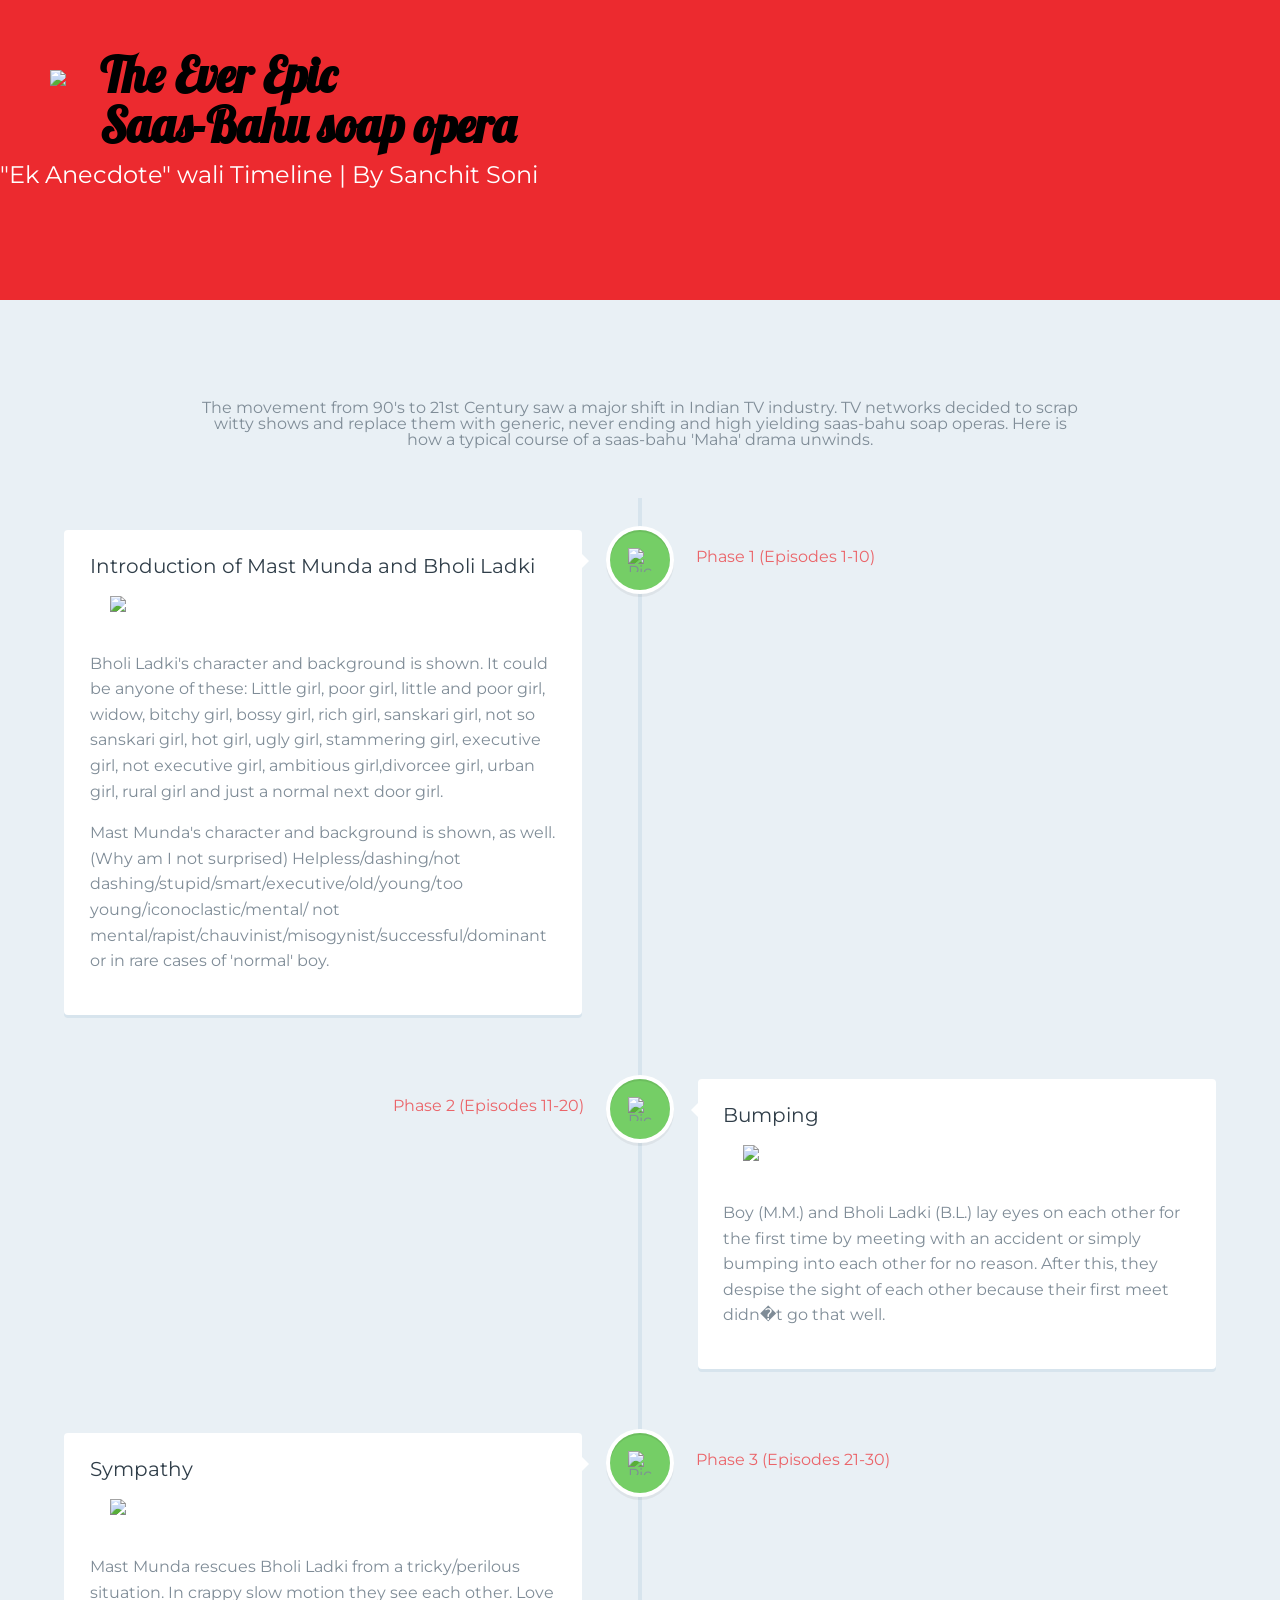
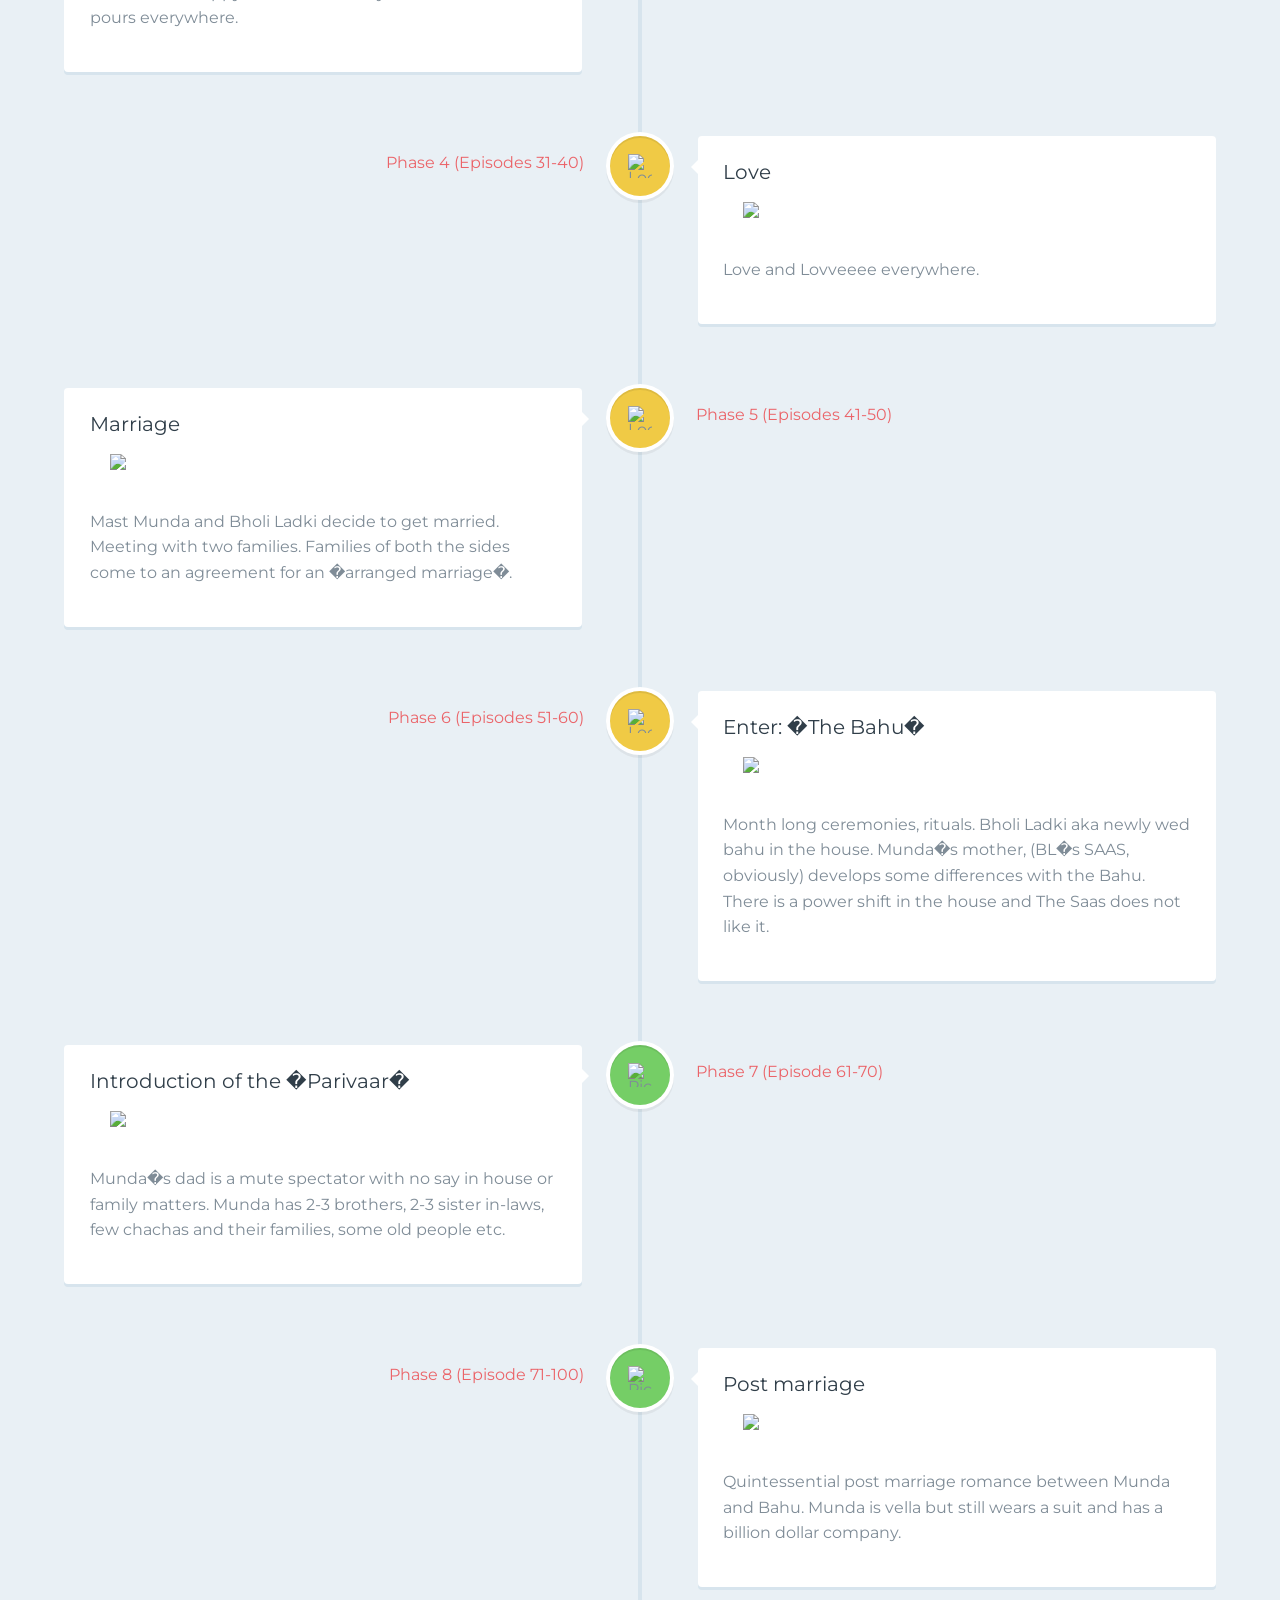
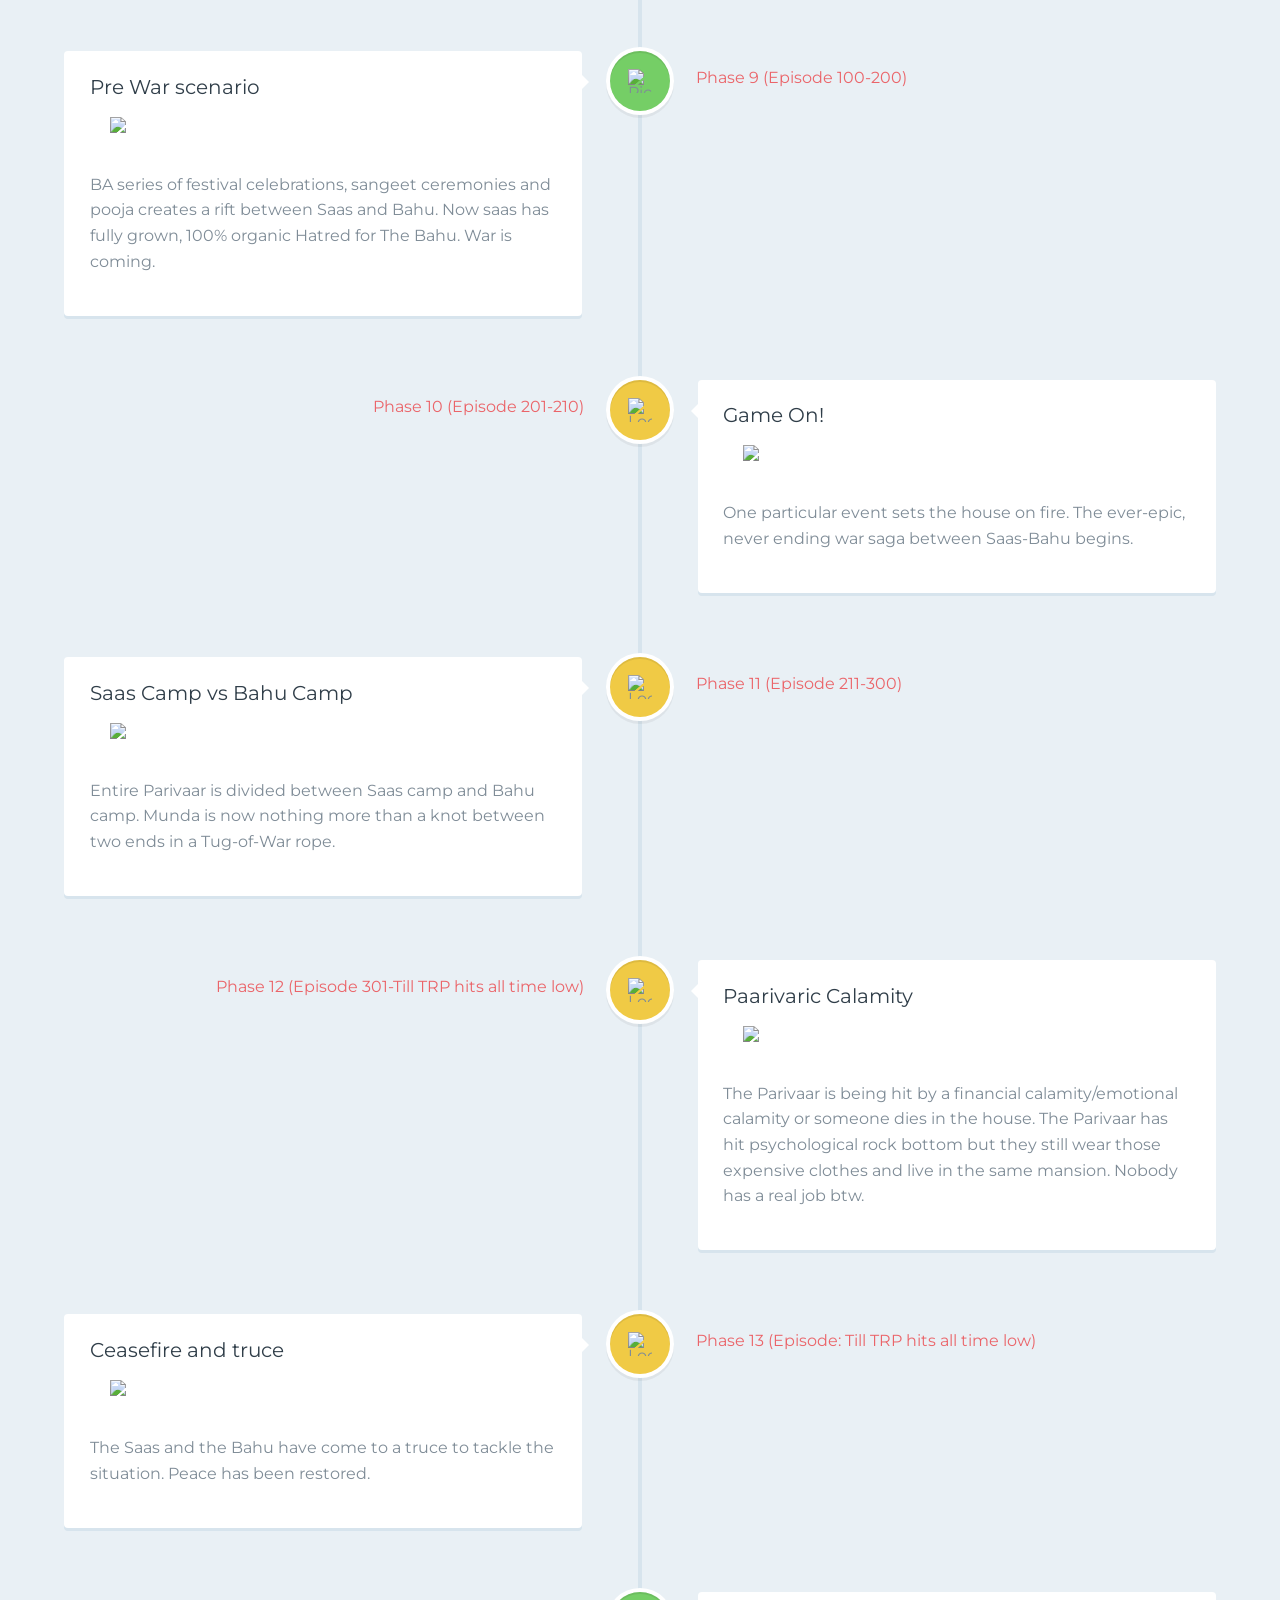
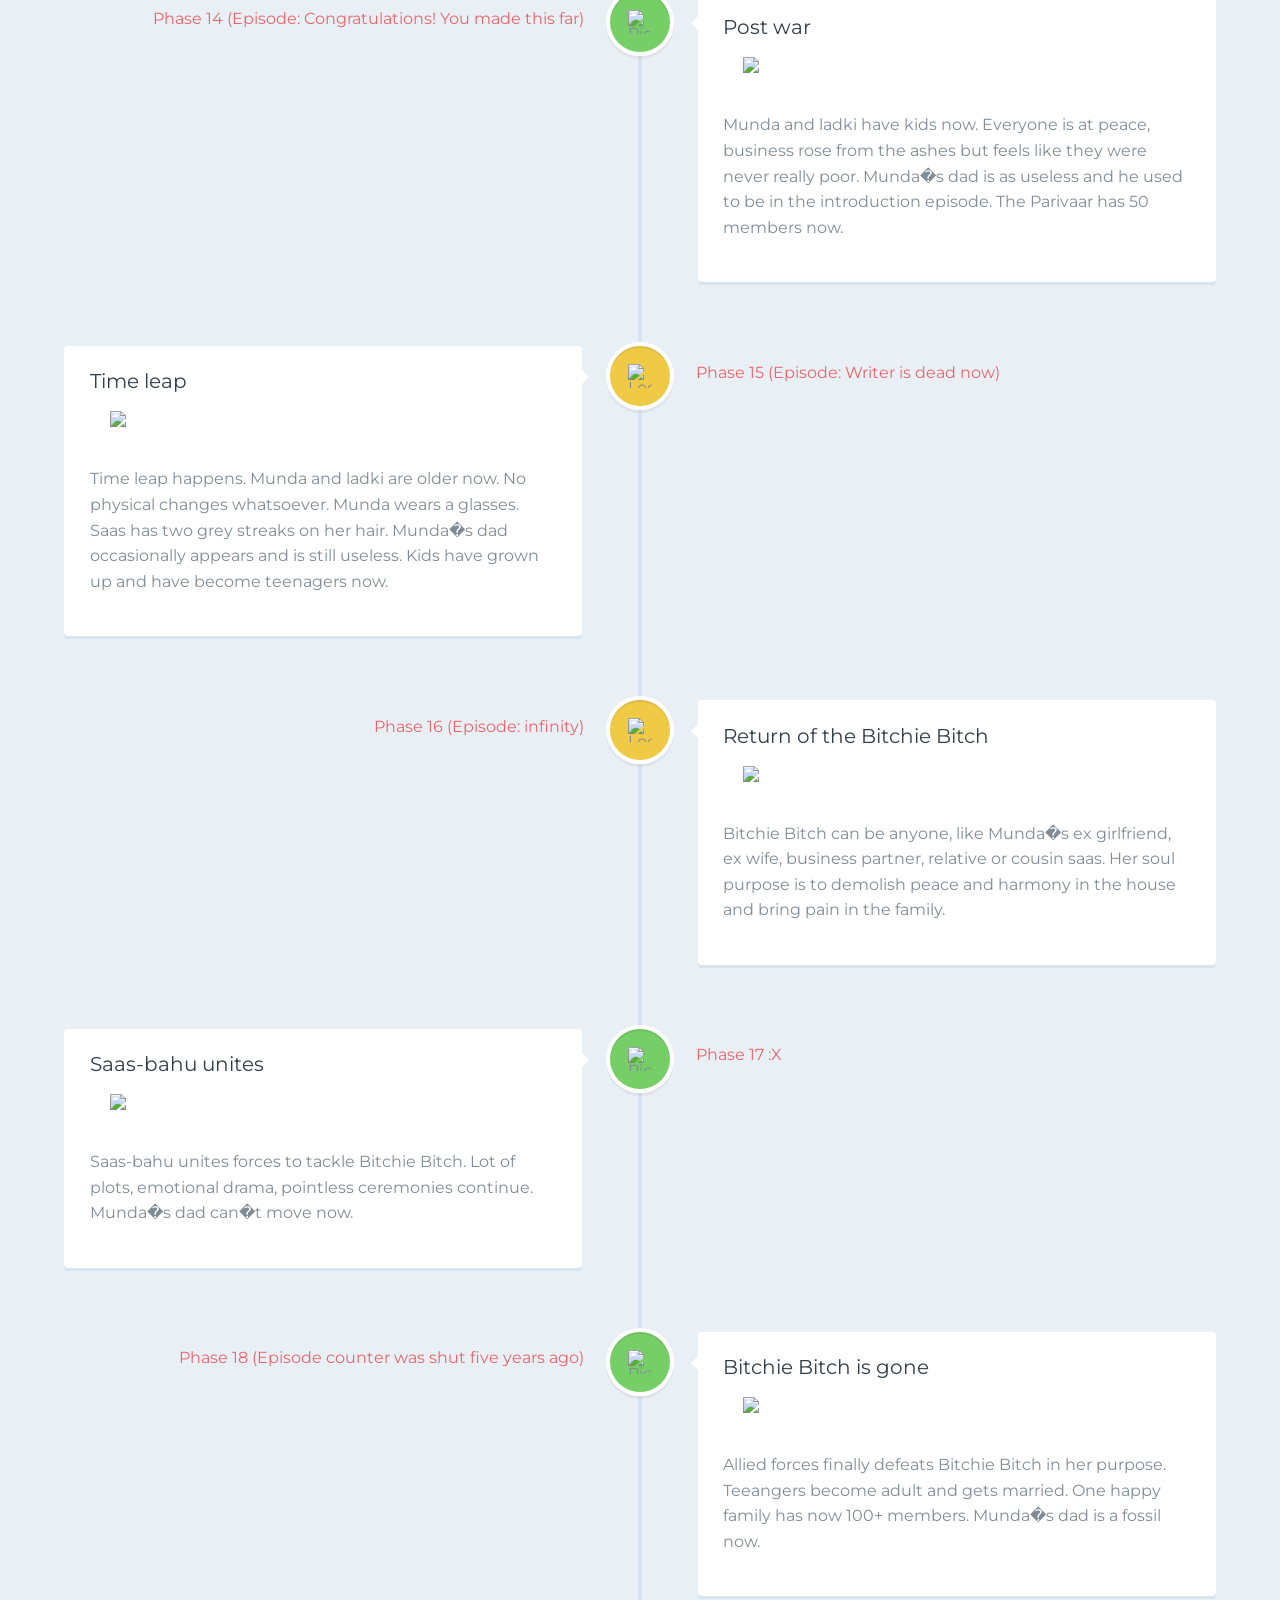
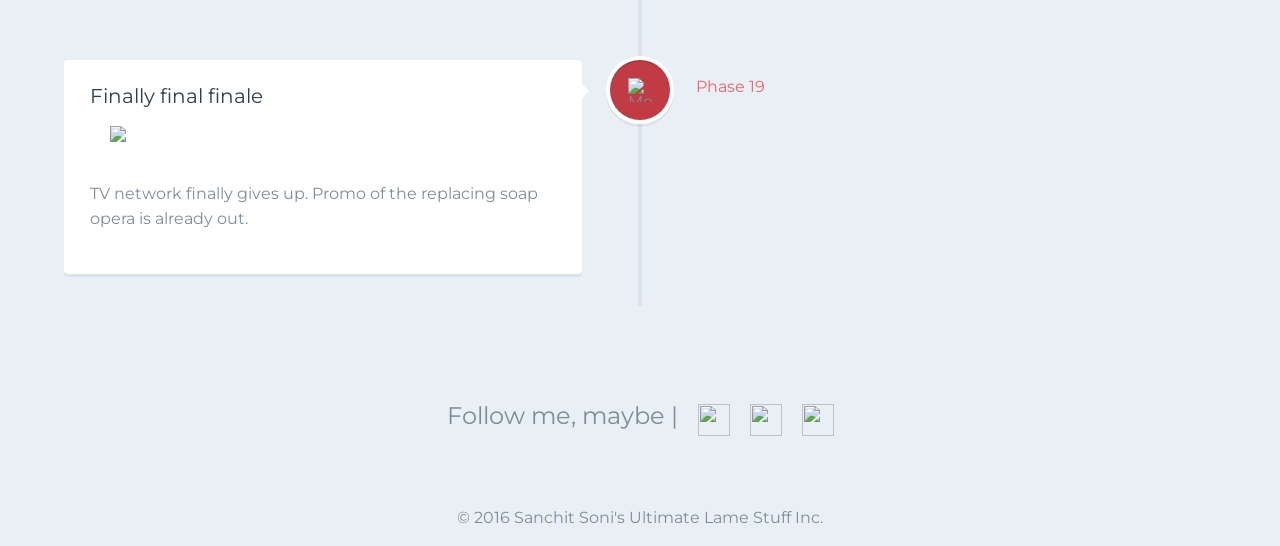
==== index.html @ 7fb6745a "changes to UTF code for apostrophe" ====
<!DOCTYPE html>

<html >
 
<head>
   
<title>Timeline of a typical Saas-Bahu soap opera</title>
    
<script src="http://s.codepen.io/assets/libs/modernizr.js" type="text/javascript"></script>


<link href='http://fonts.googleapis.com/css?family=Droid+Serif|Open+Sans:400,700' rel='stylesheet' type='text/css'>
<link href="https://fonts.googleapis.com/css?family=Lobster" rel="stylesheet" type='text/css'>
<link href="https://fonts.googleapis.com/css?family=Montserrat" rel="stylesheet" type='text/css'>

<link rel="stylesheet" href="https://s3-us-west-2.amazonaws.com/s.cdpn.io/148866/reset.css">
   
<link rel="stylesheet" href="css/reset.css">

    
        <link rel="stylesheet" href="css/style.css">
</head>

  
<body>

    
<body>
	
<header>
<img src="https://chitquizzer.files.wordpress.com/2016/06/icon-white.png" align="left" style="display:inline;margin:20px 20px 20px 50px;">	
<h1>The Ever Epic</h1>
<h1>Saas-Bahu soap opera</h1>
<h2>"Ek Anecdote" wali Timeline | By Sanchit Soni</h2>


</header>

<h2 style="margin:100px 200px 50px 200px" align="center">The movement from 90&#x27;s to 21st Century saw a major shift in Indian TV industry. TV networks decided to scrap witty shows and replace them with generic, 
never ending and high yielding saas-bahu soap operas. Here is how a typical course of a saas-bahu &#x27;Maha&#x27; drama unwinds. </h2>
	
<section id="cd-timeline" class="cd-container">
		
<div class="cd-timeline-block">
			
<div class="cd-timeline-img cd-picture">
			
<img src="https://chitquizzer.files.wordpress.com/2016/06/favorite-heart-button.png" alt="Picture">

</div> <!-- cd-timeline-img -->

			
<div class="cd-timeline-content">
			
			
<h2>Introduction of Mast Munda and Bholi Ladki</h2>
<img src="https://chitquizzer.files.wordpress.com/2016/06/1.jpg" style="padding:20px;"/>
<p>Bholi Ladki&#x27;s character and background is shown. It could be anyone of these:
Little girl, poor girl, little and poor girl, widow, bitchy girl, bossy girl, rich girl, sanskari girl, not so sanskari girl, hot girl, ugly girl, stammering girl, executive girl, not executive girl, ambitious girl,divorcee girl, urban girl, rural girl and just a normal next door girl.
</p>
<p>Mast Munda&#x27;s character and background is shown, as well.(Why am I not surprised)
Helpless/dashing/not dashing/stupid/smart/executive/old/young/too young/iconoclastic/mental/
not mental/rapist/chauvinist/misogynist/successful/dominant or in rare cases of &#x27;normal&#x27; boy.
</p>	
			
<span class="cd-date">Phase 1 (Episodes 1-10)</span>
	
</div> <!-- cd-timeline-content -->
		
</div> <!-- cd-timeline-block -->

		
<div class="cd-timeline-block">
			
<div class="cd-timeline-img cd-picture">
			
<img src="https://chitquizzer.files.wordpress.com/2016/06/favorite-heart-button.png" alt="Picture">
	
</div> <!-- cd-timeline-img -->

		
<div class="cd-timeline-content">
	
<h2>Bumping</h2>
<img src="https://chitquizzer.files.wordpress.com/2016/06/2.jpg" style="padding:20px;"/>
		
<p>Boy (M.M.) and Bholi Ladki (B.L.) lay eyes on each other for the first time by meeting with an accident or simply bumping into each other for no reason. After this, they despise the sight of each other because their first meet didn�t go that well.
</p>
				<span class="cd-date">Phase 2 (Episodes 11-20)</span>
			</div> <!-- cd-timeline-content -->
		</div> <!-- cd-timeline-block -->

		<div class="cd-timeline-block">
			<div class="cd-timeline-img cd-picture">
				<img src="https://chitquizzer.files.wordpress.com/2016/06/favorite-heart-button.png" alt="Picture">
			</div> <!-- cd-timeline-img -->

			<div class="cd-timeline-content">
				<h2>Sympathy</h2>
				<img src="https://chitquizzer.files.wordpress.com/2016/06/3.jpg" style="padding:20px;"/>
				<p> Mast Munda rescues Bholi Ladki from a tricky/perilous situation. In crappy slow motion they see each other. Love pours everywhere.
                </p>
	
<span class="cd-date">Phase 3 (Episodes 21-30)</span>
			
</div> <!-- cd-timeline-content -->
		
</div> <!-- cd-timeline-block -->

		
<div class="cd-timeline-block">
			
<div class="cd-timeline-img cd-location">
				
<img src="https://chitquizzer.files.wordpress.com/2016/06/favorite-heart-button.png" alt="Location">
			
</div> <!-- cd-timeline-img -->

			
<div class="cd-timeline-content">
				
<h2>Love</h2>
<img src="https://chitquizzer.files.wordpress.com/2016/06/4.jpg" style="padding:20px;"/>
				
<p>Love and Lovveeee everywhere.</p>
				
				
<span class="cd-date">Phase 4 (Episodes 31-40) </span>
			
</div> <!-- cd-timeline-content -->
		
</div> <!-- cd-timeline-block -->

		
<div class="cd-timeline-block">
			
<div class="cd-timeline-img cd-location">
	
<img src="https://chitquizzer.files.wordpress.com/2016/06/favorite-heart-button.png" alt="Location">
	
</div> <!-- cd-timeline-img -->

			
<div class="cd-timeline-content">
			
<h2>Marriage</h2>
<img src="https://chitquizzer.files.wordpress.com/2016/06/5.jpg" style="padding:20px;"/>
				
<p>Mast Munda and Bholi Ladki decide to get married. Meeting with two families.
Families of both the sides come to an agreement for an �arranged marriage�. </p>
		
				
<span class="cd-date">Phase 5 (Episodes 41-50)</span>
			
</div> <!-- cd-timeline-content -->
		
</div> <!-- cd-timeline-block -->

		
<div class="cd-timeline-block">
			
<div class="cd-timeline-img cd-location">
			
<img src="https://chitquizzer.files.wordpress.com/2016/06/femenine.png" alt="Location">
		
</div> <!-- cd-timeline-img -->

			
<div class="cd-timeline-content">
			
<h2>Enter: �The Bahu�</h2>
<img src="https://chitquizzer.files.wordpress.com/2016/06/6.jpg" style="padding:20px;"/>
				
<p>Month long ceremonies, rituals. Bholi Ladki aka newly wed bahu in the house. Munda�s mother, (BL�s SAAS, obviously) develops some differences with the Bahu. 
There is a power shift in the house and The Saas does not like it.</p>
		
<span class="cd-date">Phase 6 (Episodes 51-60)</span>
			
</div> <!-- cd-timeline-content -->
		
</div> <!-- cd-timeline-block -->
	
<div class="cd-timeline-block">
			
<div class="cd-timeline-img cd-picture">
			
<img src="https://chitquizzer.files.wordpress.com/2016/06/holidays.png" alt="Picture">

</div> <!-- cd-timeline-img -->

			
<div class="cd-timeline-content">
			
			
<h2>Introduction of the �Parivaar�</h2>
<img src="https://chitquizzer.files.wordpress.com/2016/06/7.jpg" style="padding:20px;"/>
<p>Munda�s dad is a mute spectator with no say in house or family matters. Munda has 2-3 brothers, 2-3 sister in-laws, few chachas and their families, some old people etc.

</p>	
			
<span class="cd-date">Phase 7 (Episode 61-70)</span>
	
</div> <!-- cd-timeline-content -->
		
</div> <!-- cd-timeline-block -->

		
<div class="cd-timeline-block">
			
<div class="cd-timeline-img cd-picture">
				
<img src="https://chitquizzer.files.wordpress.com/2016/06/favorite-heart-button.png" alt="Picture">
	
</div> <!-- cd-timeline-img -->

		
<div class="cd-timeline-content">
	
<h2>Post marriage</h2>
<img src="https://chitquizzer.files.wordpress.com/2016/06/8.jpg" style="padding:20px;"/>
		
<p>Quintessential post marriage romance between Munda and Bahu. Munda is vella but still wears a suit and has a billion dollar company.

</p>
				<span class="cd-date">Phase 8 (Episode 71-100)</span>
			</div> <!-- cd-timeline-content -->
		</div> <!-- cd-timeline-block -->

		<div class="cd-timeline-block">
			<div class="cd-timeline-img cd-picture">
				<img src="https://chitquizzer.files.wordpress.com/2016/06/toasts.png" alt="Picture">
			</div> <!-- cd-timeline-img -->

			<div class="cd-timeline-content">
				<h2>Pre War scenario</h2>
				<img src="https://chitquizzer.files.wordpress.com/2016/06/9.jpg" style="padding:20px;"/>
				<p> BA series of festival celebrations, sangeet ceremonies and pooja creates a rift between Saas and Bahu. Now saas has fully grown, 100% organic Hatred for The Bahu. War is coming.

                </p>
	
<span class="cd-date">Phase 9 (Episode 100-200)</span>
			
</div> <!-- cd-timeline-content -->
		
</div> <!-- cd-timeline-block -->

		
<div class="cd-timeline-block">
			
<div class="cd-timeline-img cd-location">
				
<img src="https://chitquizzer.files.wordpress.com/2016/06/swords.png" alt="Location">
			
</div> <!-- cd-timeline-img -->

			
<div class="cd-timeline-content">
				
<h2>Game On!</h2>
<img src="https://chitquizzer.files.wordpress.com/2016/06/10.jpg" style="padding:20px;"/>
				
<p>One particular event sets the house on fire. The ever-epic, never ending war saga between Saas-Bahu begins.</p>
				
				
<span class="cd-date">Phase 10 (Episode 201-210) </span>
			
</div> <!-- cd-timeline-content -->
		
</div> <!-- cd-timeline-block -->

		
<div class="cd-timeline-block">
			
<div class="cd-timeline-img cd-location">
	
<img src="https://chitquizzer.files.wordpress.com/2016/06/swords.png" alt="Location">
	
</div> <!-- cd-timeline-img -->

			
<div class="cd-timeline-content">
			
<h2>Saas Camp vs Bahu Camp</h2>
<img src="https://chitquizzer.files.wordpress.com/2016/06/11.jpg" style="padding:20px;"/>
				
<p>Entire Parivaar is divided between Saas camp and Bahu camp. Munda is now nothing more than a knot between two ends in a Tug-of-War rope. </p>
		
				
<span class="cd-date">Phase 11 (Episode 211-300)</span>
			
</div> <!-- cd-timeline-content -->
		
</div> <!-- cd-timeline-block -->

		
<div class="cd-timeline-block">
			
<div class="cd-timeline-img cd-location">
			
<img src="https://chitquizzer.files.wordpress.com/2016/06/cry.png" alt="Location">
		
</div> <!-- cd-timeline-img -->

			
<div class="cd-timeline-content">
			
<h2>Paarivaric Calamity</h2>
<img src="https://chitquizzer.files.wordpress.com/2016/06/12.jpg" style="padding:20px;"/>
				
<p>The Parivaar is being hit by a financial calamity/emotional calamity or someone dies in the house. The Parivaar has hit psychological rock bottom but they still wear those expensive clothes and live in the same mansion. Nobody has a real job btw.
</p>
		
<span class="cd-date">Phase 12 (Episode 301-Till TRP hits all time low)</span>
			
</div> <!-- cd-timeline-content -->
		
</div> <!-- cd-timeline-block -->

		
<div class="cd-timeline-block">
			
<div class="cd-timeline-img cd-location">
			
<img src="https://chitquizzer.files.wordpress.com/2016/06/flag.png" alt="Location">

</div> <!-- cd-timeline-img -->

			
<div class="cd-timeline-content">
			
			
<h2>Ceasefire and truce</h2>
<img src="https://chitquizzer.files.wordpress.com/2016/06/13.jpg" style="padding:20px;"/>
<p>The Saas and the Bahu have come to a truce to tackle the situation. Peace has been restored.
</p>	
			
<span class="cd-date">Phase 13 (Episode: Till TRP hits all time low)</span>
	
</div> <!-- cd-timeline-content -->
		
</div> <!-- cd-timeline-block -->

		
<div class="cd-timeline-block">
			
<div class="cd-timeline-img cd-picture">
				
<img src="https://chitquizzer.files.wordpress.com/2016/06/holidays.png" alt="Picture">
	
</div> <!-- cd-timeline-img -->

		
<div class="cd-timeline-content">
	
<h2>Post war </h2>
<img src="https://chitquizzer.files.wordpress.com/2016/06/14.jpg" style="padding:20px;"/>
		
<p>Munda and ladki have kids now. Everyone is at peace, business rose from the ashes but feels like they were never really poor. Munda�s dad is
 as useless and he used to be in the introduction episode. The Parivaar has 50 members now.

</p>
				<span class="cd-date">Phase 14 (Episode: Congratulations! You made this far)
</span>
			</div> <!-- cd-timeline-content -->
		</div> <!-- cd-timeline-block -->

		<div class="cd-timeline-block">
			<div class="cd-timeline-img cd-location">
				<img src="https://chitquizzer.files.wordpress.com/2016/06/time.png" alt="Location">
			</div> <!-- cd-timeline-img -->

			<div class="cd-timeline-content">
				<h2>Time leap</h2>
				<img src="https://chitquizzer.files.wordpress.com/2016/06/15.jpg" style="padding:20px;"/>
				<p> Time leap happens. Munda and ladki are older now. No physical changes whatsoever. Munda wears a glasses. Saas has 
				two grey streaks on her hair. Munda�s dad occasionally appears and is still useless. Kids have grown up and have become teenagers now.

                </p>
	
<span class="cd-date">Phase 15 (Episode: Writer is dead now)</span>
			
</div> <!-- cd-timeline-content -->
		
</div> <!-- cd-timeline-block -->

		
<div class="cd-timeline-block">
			
<div class="cd-timeline-img cd-location">
				
<img src="https://chitquizzer.files.wordpress.com/2016/06/swords.png" alt="Location">
			
</div> <!-- cd-timeline-img -->

			
<div class="cd-timeline-content">
				
<h2>Return of the Bitchie Bitch</h2>
<img src="https://chitquizzer.files.wordpress.com/2016/06/16.jpg" style="padding:20px;"/>
				
<p>Bitchie Bitch can be anyone, like Munda�s ex girlfriend, ex wife, business partner, relative or cousin saas. Her soul purpose is to demolish peace and harmony in the house and bring pain in the family.
</p>
				
				
<span class="cd-date">Phase 16 (Episode: infinity)</span>
			
</div> <!-- cd-timeline-content -->
		
</div> <!-- cd-timeline-block -->

		
<div class="cd-timeline-block">
			
<div class="cd-timeline-img cd-picture">
	
<img src="https://chitquizzer.files.wordpress.com/2016/06/favorite-heart-button.png" alt="Picture">
	
</div> <!-- cd-timeline-img -->

			
<div class="cd-timeline-content">
			
<h2>Saas-bahu unites</h2>
<img src="https://chitquizzer.files.wordpress.com/2016/06/17.jpg" style="padding:20px;"/>
				
<p>Saas-bahu unites forces to tackle Bitchie Bitch. Lot of plots, emotional drama, pointless ceremonies continue. Munda�s dad can�t move now. </p>
		
				
<span class="cd-date">Phase 17 :X</span>
			
</div> <!-- cd-timeline-content -->
		
</div> <!-- cd-timeline-block -->

		
<div class="cd-timeline-block">
			
<div class="cd-timeline-img cd-picture">
			
<img src="https://chitquizzer.files.wordpress.com/2016/06/holidays.png" alt="Picture">
		
</div> <!-- cd-timeline-img -->

			
<div class="cd-timeline-content">
			
<h2>Bitchie Bitch is gone</h2>
<img src="https://chitquizzer.files.wordpress.com/2016/06/18.jpg" style="padding:20px;"/>
				
<p>Allied forces finally defeats Bitchie Bitch in her purpose. Teeangers become adult and gets married. One happy family has now 100+ members. Munda�s dad is a fossil now.  
</p>
		
<span class="cd-date">Phase 18 (Episode counter was shut five years ago)</span>
			
</div> <!-- cd-timeline-content -->
		
</div> <!-- cd-timeline-block -->
	
<div class="cd-timeline-block">
			
<div class="cd-timeline-img cd-movie">
			
<img src="https://chitquizzer.files.wordpress.com/2016/06/human-skull.png" alt="Movie">

</div> <!-- cd-timeline-img -->

			
<div class="cd-timeline-content">
			
			
<h2>Finally final finale</h2>
<img src="https://chitquizzer.files.wordpress.com/2016/06/19.jpg" style="padding:20px;"/>
<p>TV network finally gives up. Promo of the replacing soap opera is already out.

</p>	
			
<span class="cd-date">Phase 19</span>
	
</div> <!-- cd-timeline-content -->
		
</div> <!-- cd-timeline-block -->
	
</section> <!-- cd-timeline -->

<footer class="container">
    <div class="row">
      <ul class="col-sm-8">
	    <li class="col-sm-1">
		<h2 align="center">Follow me, maybe |</h2> </li>
        <li class="col-sm-1">
        <a href="https://www.facebook.com/sanchit.soni"><img src="https://chitquizzer.files.wordpress.com/2016/06/facebook-logo.png"></li></a>
        <li class="col-sm-1">
        <a href="https://www.quora.com/profile/Sanchit-Soni"><img src="https://chitquizzer.files.wordpress.com/2016/06/quora-logo.png"></li></a>
        <li class="col-sm-1">
        <a href="https://twitter.com/_DexterSpeaks"><img src="https://chitquizzer.files.wordpress.com/2016/06/twitter-logo-silhouette.png"></li></a>
      </ul>
    </div>
  </footer>
  <h2 style="padding:20px;" align="center">&copy; 2016 Sanchit Soni's Ultimate Lame Stuff Inc.</h2>
</body>
    
<script src='http://cdnjs.cloudflare.com/ajax/libs/jquery/2.1.3/jquery.min.js'></script>

       
<script src="js/index.js"></script>

    
    

</body>

</html>
---- css/style.css ----
/* -------------------------------- 

Primary style

-------------------------------- */
html * {
  -webkit-font-smoothing: antialiased;
  -moz-osx-font-smoothing: grayscale;
}

*, *:after, *:before {
  -webkit-box-sizing: border-box;
  -moz-box-sizing: border-box;
  box-sizing: border-box;
}

body {
  font-size: 100%;
  font-family: 'Montserrat', sans-serif;
  color: #7f8c97;
  background-color: #e9f0f5;
}

a {
  color: #acb7c0;
  text-decoration: none;
  font-family: "Open Sans", sans-serif;
}

img {
  max-width: 100%;
}

h1 {
  font-family: 'Lobster', cursive;
  font-weight: bold;
}

h2 {
  font-family: 'Montserrat', sans-serif;
}

/* -------------------------------- 

Modules - reusable parts of our design

-------------------------------- */
.cd-container {
  /* this class is used to give a max-width to the element it is applied to, and center it horizontally when it reaches that max-width */
  width: 90%;
  max-width: 1170px;
  margin: 0 auto;
}
.cd-container::after {
  /* clearfix */
  content: '';
  display: table;
  clear: both;
}

/* -------------------------------- 

Main components 

-------------------------------- */
header {
  height: 200px;
  line-height: 200px;
  text-align: left;
  background: #ec2a2f;
}
header h1 {
  color: #000000;
  font-size: 24px;
  font-size: 3rem;
}
header h2 {
  color: #ffffff;
  font-size: 18px;
  font-size: 1.5rem;
}
@media only screen and (min-width: 1170px) {
  header {
    padding-top: 50px;
    height: 300px;
    line-height: 50px;
  }
  header h1 {
    font-size: 24px;
	padding-left: 100px;
    font-size: 3rem;
  }
}

#cd-timeline {
  position: relative;
  padding: 2em 0;
  margin-top: 2em;
  margin-bottom: 2em;
}
#cd-timeline::before {
  /* this is the vertical line */
  content: '';
  position: absolute;
  top: 0;
  left: 18px;
  height: 100%;
  width: 4px;
  background: #d7e4ed;
}
@media only screen and (min-width: 1170px) {
  #cd-timeline {
    margin-top: 3em;
    margin-bottom: 3em;
  }
  #cd-timeline::before {
    left: 50%;
    margin-left: -2px;
  }
}

.cd-date {
color: #ec2a2f;
}

.cd-timeline-block {
  position: relative;
  margin: 2em 0;
}
.cd-timeline-block::after {
  clear: both;
  content: "";
  display: table;
}
.cd-timeline-block:first-child {
  margin-top: 0;
}
.cd-timeline-block:last-child {
  margin-bottom: 0;
}
@media only screen and (min-width: 1170px) {
  .cd-timeline-block {
    margin: 4em 0;
  }
  .cd-timeline-block:first-child {
    margin-top: 0;
  }
  .cd-timeline-block:last-child {
    margin-bottom: 0;
  }
}

.cd-timeline-img {
  position: absolute;
  top: 0;
  left: 0;
  width: 40px;
  height: 40px;
  border-radius: 50%;
  box-shadow: 0 0 0 4px #ffffff, inset 0 2px 0 rgba(0, 0, 0, 0.08), 0 3px 0 4px rgba(0, 0, 0, 0.05);
}
.cd-timeline-img img {
  display: block;
  width: 24px;
  height: 24px;
  position: relative;
  left: 50%;
  top: 50%;
  margin-left: -12px;
  margin-top: -12px;
}
.cd-timeline-img.cd-picture {
  background: #75ce66;
}
.cd-timeline-img.cd-movie {
  background: #c03b44;
}
.cd-timeline-img.cd-location {
  background: #f0ca45;
}
@media only screen and (min-width: 1170px) {
  .cd-timeline-img {
    width: 60px;
    height: 60px;
    left: 50%;
    margin-left: -30px;
    /* Force Hardware Acceleration in WebKit */
    -webkit-transform: translateZ(0);
    -webkit-backface-visibility: hidden;
  }
  .cssanimations .cd-timeline-img.is-hidden {
    visibility: hidden;
  }
  .cssanimations .cd-timeline-img.bounce-in {
    visibility: visible;
    -webkit-animation: cd-bounce-1 0.6s;
    -moz-animation: cd-bounce-1 0.6s;
    animation: cd-bounce-1 0.6s;
  }
}

@-webkit-keyframes cd-bounce-1 {
  0% {
    opacity: 0;
    -webkit-transform: scale(0.5);
  }
  60% {
    opacity: 1;
    -webkit-transform: scale(1.2);
  }
  100% {
    -webkit-transform: scale(1);
  }
}
@-moz-keyframes cd-bounce-1 {
  0% {
    opacity: 0;
    -moz-transform: scale(0.5);
  }
  60% {
    opacity: 1;
    -moz-transform: scale(1.2);
  }
  100% {
    -moz-transform: scale(1);
  }
}
@keyframes cd-bounce-1 {
  0% {
    opacity: 0;
    -webkit-transform: scale(0.5);
    -moz-transform: scale(0.5);
    -ms-transform: scale(0.5);
    -o-transform: scale(0.5);
    transform: scale(0.5);
  }
  60% {
    opacity: 1;
    -webkit-transform: scale(1.2);
    -moz-transform: scale(1.2);
    -ms-transform: scale(1.2);
    -o-transform: scale(1.2);
    transform: scale(1.2);
  }
  100% {
    -webkit-transform: scale(1);
    -moz-transform: scale(1);
    -ms-transform: scale(1);
    -o-transform: scale(1);
    transform: scale(1);
  }
}
.cd-timeline-content {
  position: relative;
  margin-left: 60px;
  background: #ffffff;
  border-radius: 0.25em;
  padding: 1em;
  box-shadow: 0 3px 0 #d7e4ed;
}
.cd-timeline-content::after {
  clear: both;
  content: "";
  display: table;
}
.cd-timeline-content h2 {
  color: #303e49;
}
.cd-timeline-content p, .cd-timeline-content .cd-read-more, .cd-timeline-content .cd-date {
  font-size: 13px;
  font-size: 0.8125rem;
}
.cd-timeline-content .cd-read-more, .cd-timeline-content .cd-date {
  display: inline-block;
}
.cd-timeline-content p {
  margin: 1em 0;
  line-height: 1.6;
}
.cd-timeline-content .cd-read-more {
  float: right;
  padding: .8em 1em;
  background: #acb7c0;
  color: #ffffff;
  border-radius: 0.25em;
}
.no-touch .cd-timeline-content .cd-read-more:hover {
  background-color: #bac4cb;
}
.cd-timeline-content .cd-date {
  float: left;
  padding: .8em 0;
  opacity: .7;
}
.cd-timeline-content::before {
  content: '';
  position: absolute;
  top: 16px;
  right: 100%;
  height: 0;
  width: 0;
  border: 7px solid transparent;
  border-right: 7px solid #ffffff;
}
@media only screen and (min-width: 768px) {
  .cd-timeline-content h2 {
    font-size: 20px;
    font-size: 1.25rem;
  }
  .cd-timeline-content p {
    font-size: 16px;
    font-size: 1rem;
  }
  .cd-timeline-content .cd-read-more, .cd-timeline-content .cd-date {
    font-size: 14px;
    font-size: 0.875rem;
  }
}
@media only screen and (min-width: 1170px) {
  .cd-timeline-content {
    margin-left: 0;
    padding: 1.6em;
    width: 45%;
  }
  .cd-timeline-content::before {
    top: 24px;
    left: 100%;
    border-color: transparent;
    border-left-color: #ffffff;
  }
  .cd-timeline-content .cd-read-more {
    float: left;
  }
  .cd-timeline-content .cd-date {
    position: absolute;
    width: 100%;
    left: 122%;
    top: 6px;
    font-size: 16px;
    font-size: 1rem;
  }
  .cd-timeline-block:nth-child(even) .cd-timeline-content {
    float: right;
  }
  .cd-timeline-block:nth-child(even) .cd-timeline-content::before {
    top: 24px;
    left: auto;
    right: 100%;
    border-color: transparent;
    border-right-color: #ffffff;
  }
  .cd-timeline-block:nth-child(even) .cd-timeline-content .cd-read-more {
    float: right;
  }
  .cd-timeline-block:nth-child(even) .cd-timeline-content .cd-date {
    left: auto;
    right: 122%;
    text-align: right;
  }
  
  /*This is for footer*/
  
  
footer {
  font-size: 24px;
  padding: 50px 0;
  padding-left: 20px;
}

footer .col-sm-8 {
  display: flex;
  justify-content: center;
}
footer .col-sm-1 {
  padding-right: 20px;
}

footer ul {
  list-style: none;
}

footer li img {
  width: 32px;
  height: 32px;
}
  .cssanimations .cd-timeline-content.is-hidden {
    visibility: hidden;
  }
  .cssanimations .cd-timeline-content.bounce-in {
    visibility: visible;
    -webkit-animation: cd-bounce-2 0.6s;
    -moz-animation: cd-bounce-2 0.6s;
    animation: cd-bounce-2 0.6s;
  }
}

@media only screen and (min-width: 1170px) {
  /* inverse bounce effect on even content blocks */
  .cssanimations .cd-timeline-block:nth-child(even) .cd-timeline-content.bounce-in {
    -webkit-animation: cd-bounce-2-inverse 0.6s;
    -moz-animation: cd-bounce-2-inverse 0.6s;
    animation: cd-bounce-2-inverse 0.6s;
  }
}
@-webkit-keyframes cd-bounce-2 {
  0% {
    opacity: 0;
    -webkit-transform: translateX(-100px);
  }
  60% {
    opacity: 1;
    -webkit-transform: translateX(20px);
  }
  100% {
    -webkit-transform: translateX(0);
  }
}
@-moz-keyframes cd-bounce-2 {
  0% {
    opacity: 0;
    -moz-transform: translateX(-100px);
  }
  60% {
    opacity: 1;
    -moz-transform: translateX(20px);
  }
  100% {
    -moz-transform: translateX(0);
  }
}
@keyframes cd-bounce-2 {
  0% {
    opacity: 0;
    -webkit-transform: translateX(-100px);
    -moz-transform: translateX(-100px);
    -ms-transform: translateX(-100px);
    -o-transform: translateX(-100px);
    transform: translateX(-100px);
  }
  60% {
    opacity: 1;
    -webkit-transform: translateX(20px);
    -moz-transform: translateX(20px);
    -ms-transform: translateX(20px);
    -o-transform: translateX(20px);
    transform: translateX(20px);
  }
  100% {
    -webkit-transform: translateX(0);
    -moz-transform: translateX(0);
    -ms-transform: translateX(0);
    -o-transform: translateX(0);
    transform: translateX(0);
  }
}
@-webkit-keyframes cd-bounce-2-inverse {
  0% {
    opacity: 0;
    -webkit-transform: translateX(100px);
  }
  60% {
    opacity: 1;
    -webkit-transform: translateX(-20px);
  }
  100% {
    -webkit-transform: translateX(0);
  }
}
@-moz-keyframes cd-bounce-2-inverse {
  0% {
    opacity: 0;
    -moz-transform: translateX(100px);
  }
  60% {
    opacity: 1;
    -moz-transform: translateX(-20px);
  }
  100% {
    -moz-transform: translateX(0);
  }
}
@keyframes cd-bounce-2-inverse {
  0% {
    opacity: 0;
    -webkit-transform: translateX(100px);
    -moz-transform: translateX(100px);
    -ms-transform: translateX(100px);
    -o-transform: translateX(100px);
    transform: translateX(100px);
  }
  60% {
    opacity: 1;
    -webkit-transform: translateX(-20px);
    -moz-transform: translateX(-20px);
    -ms-transform: translateX(-20px);
    -o-transform: translateX(-20px);
    transform: translateX(-20px);
  }
  100% {
    -webkit-transform: translateX(0);
    -moz-transform: translateX(0);
    -ms-transform: translateX(0);
    -o-transform: translateX(0);
    transform: translateX(0);
  }
}
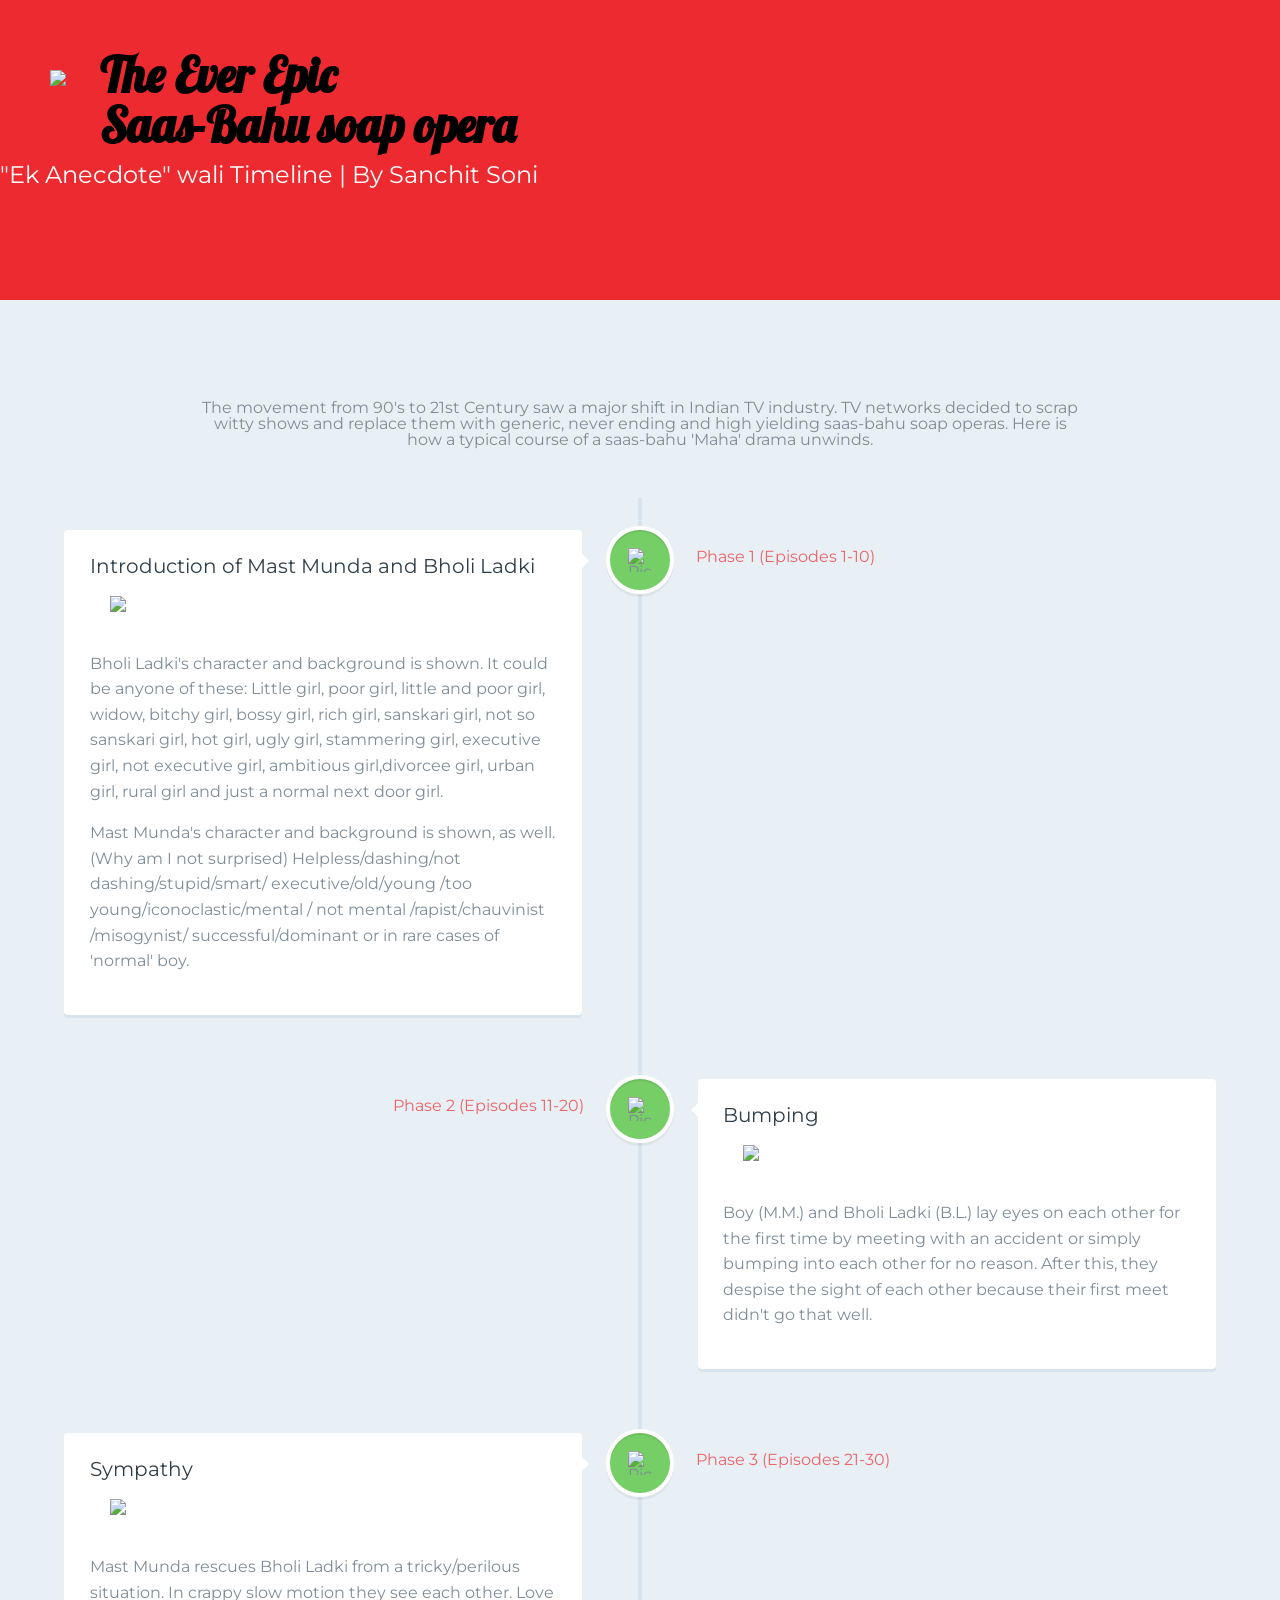
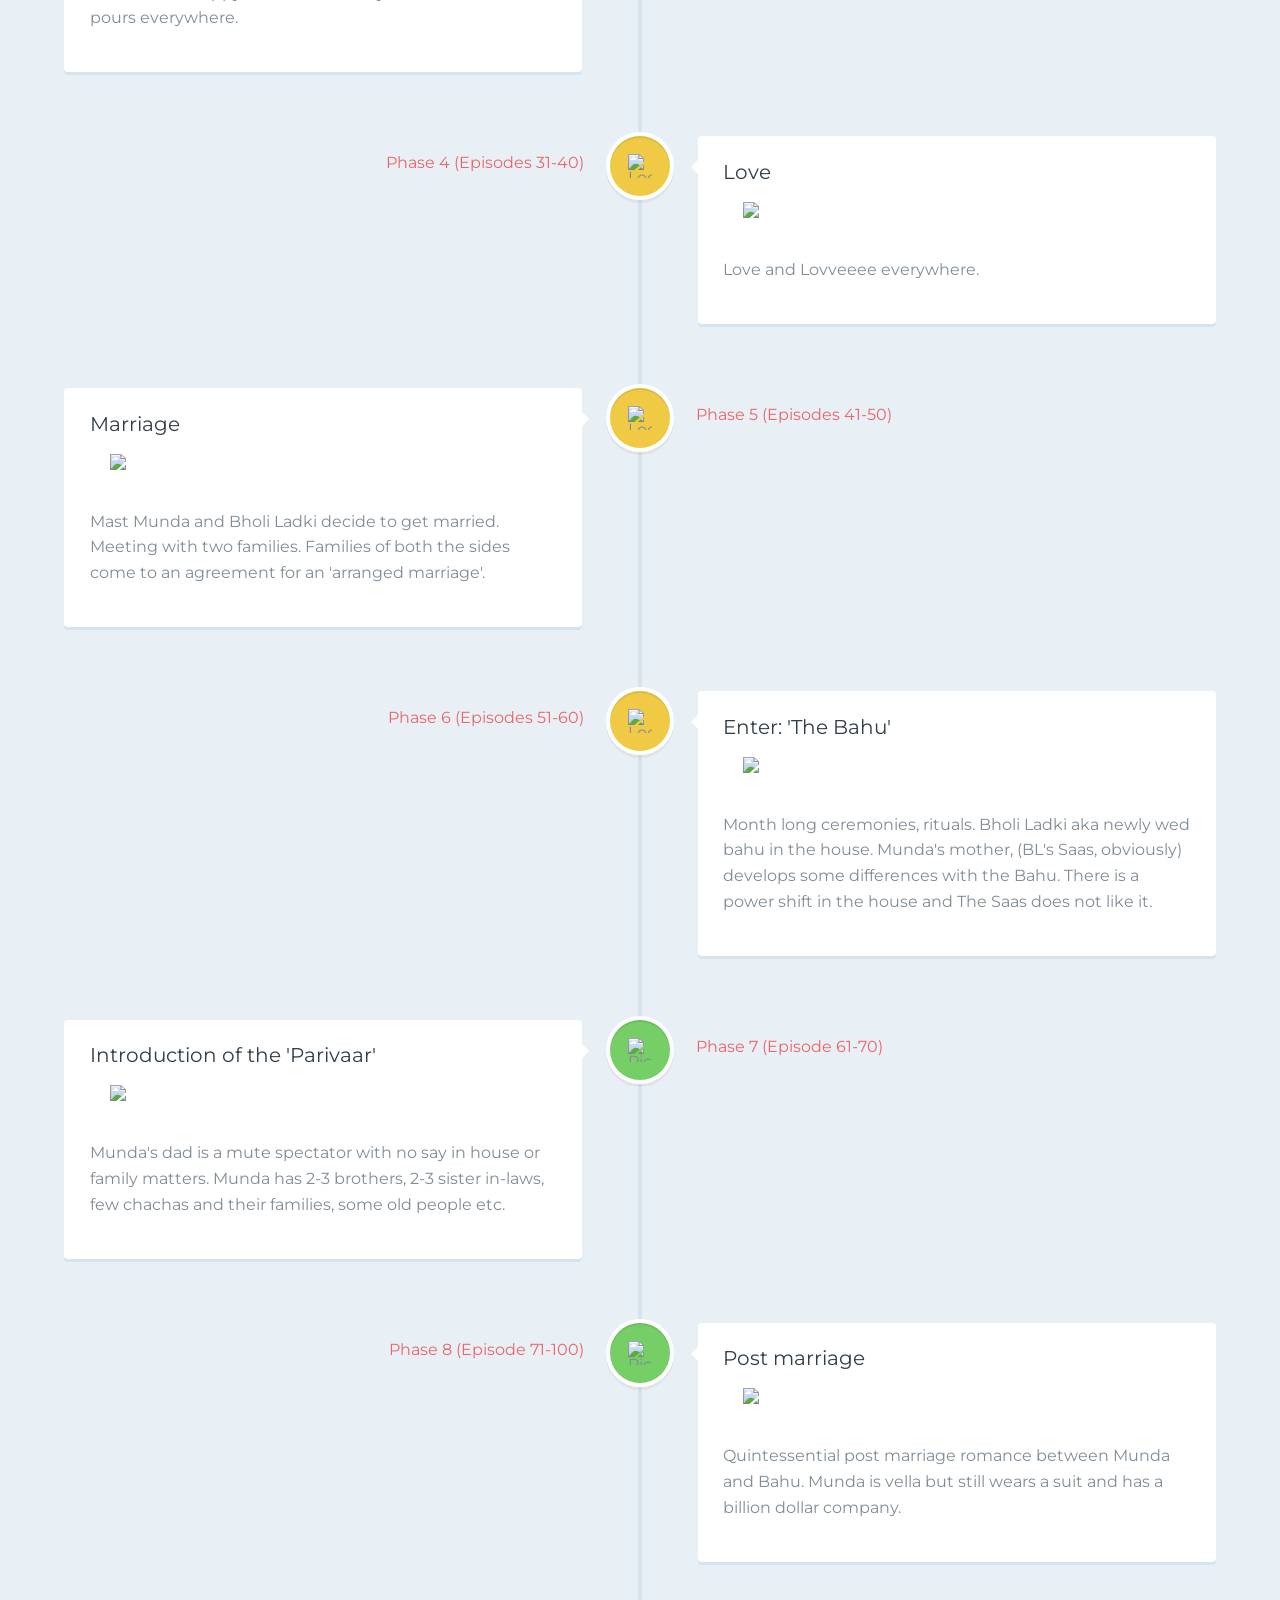
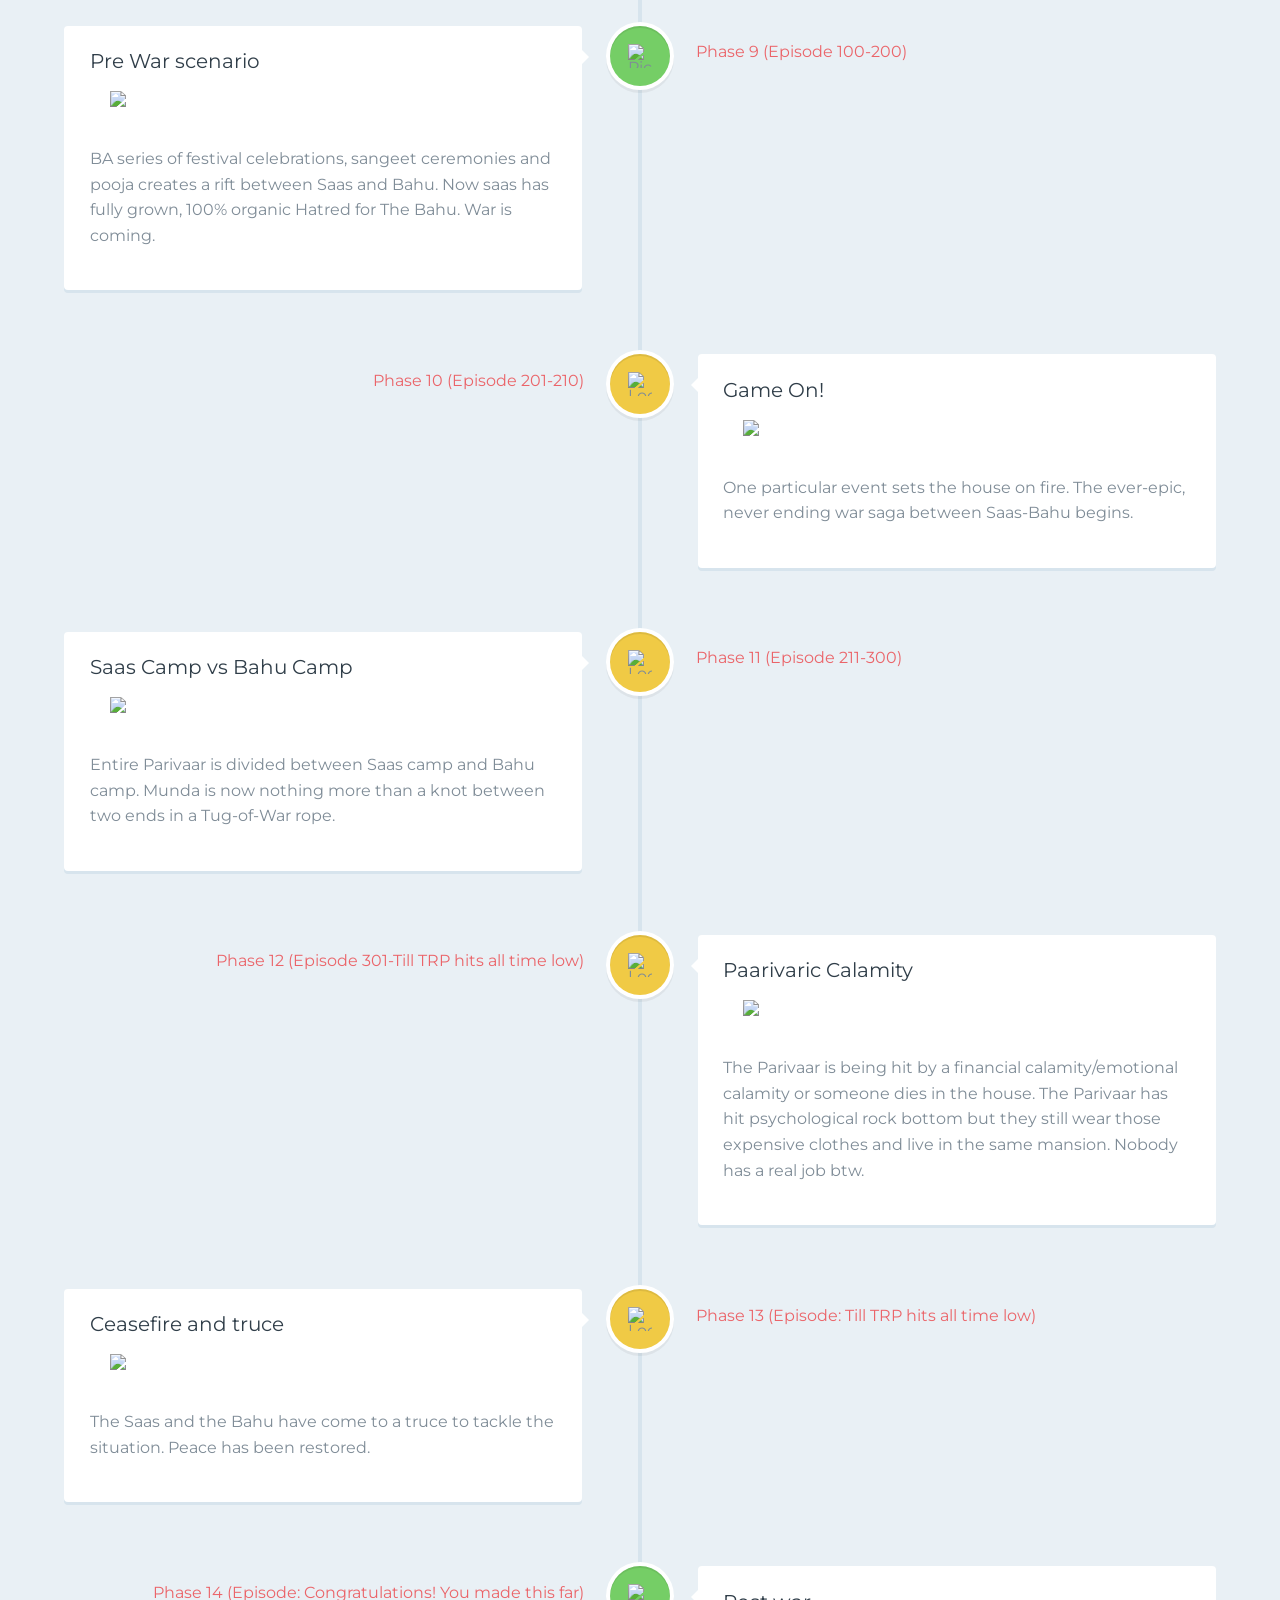
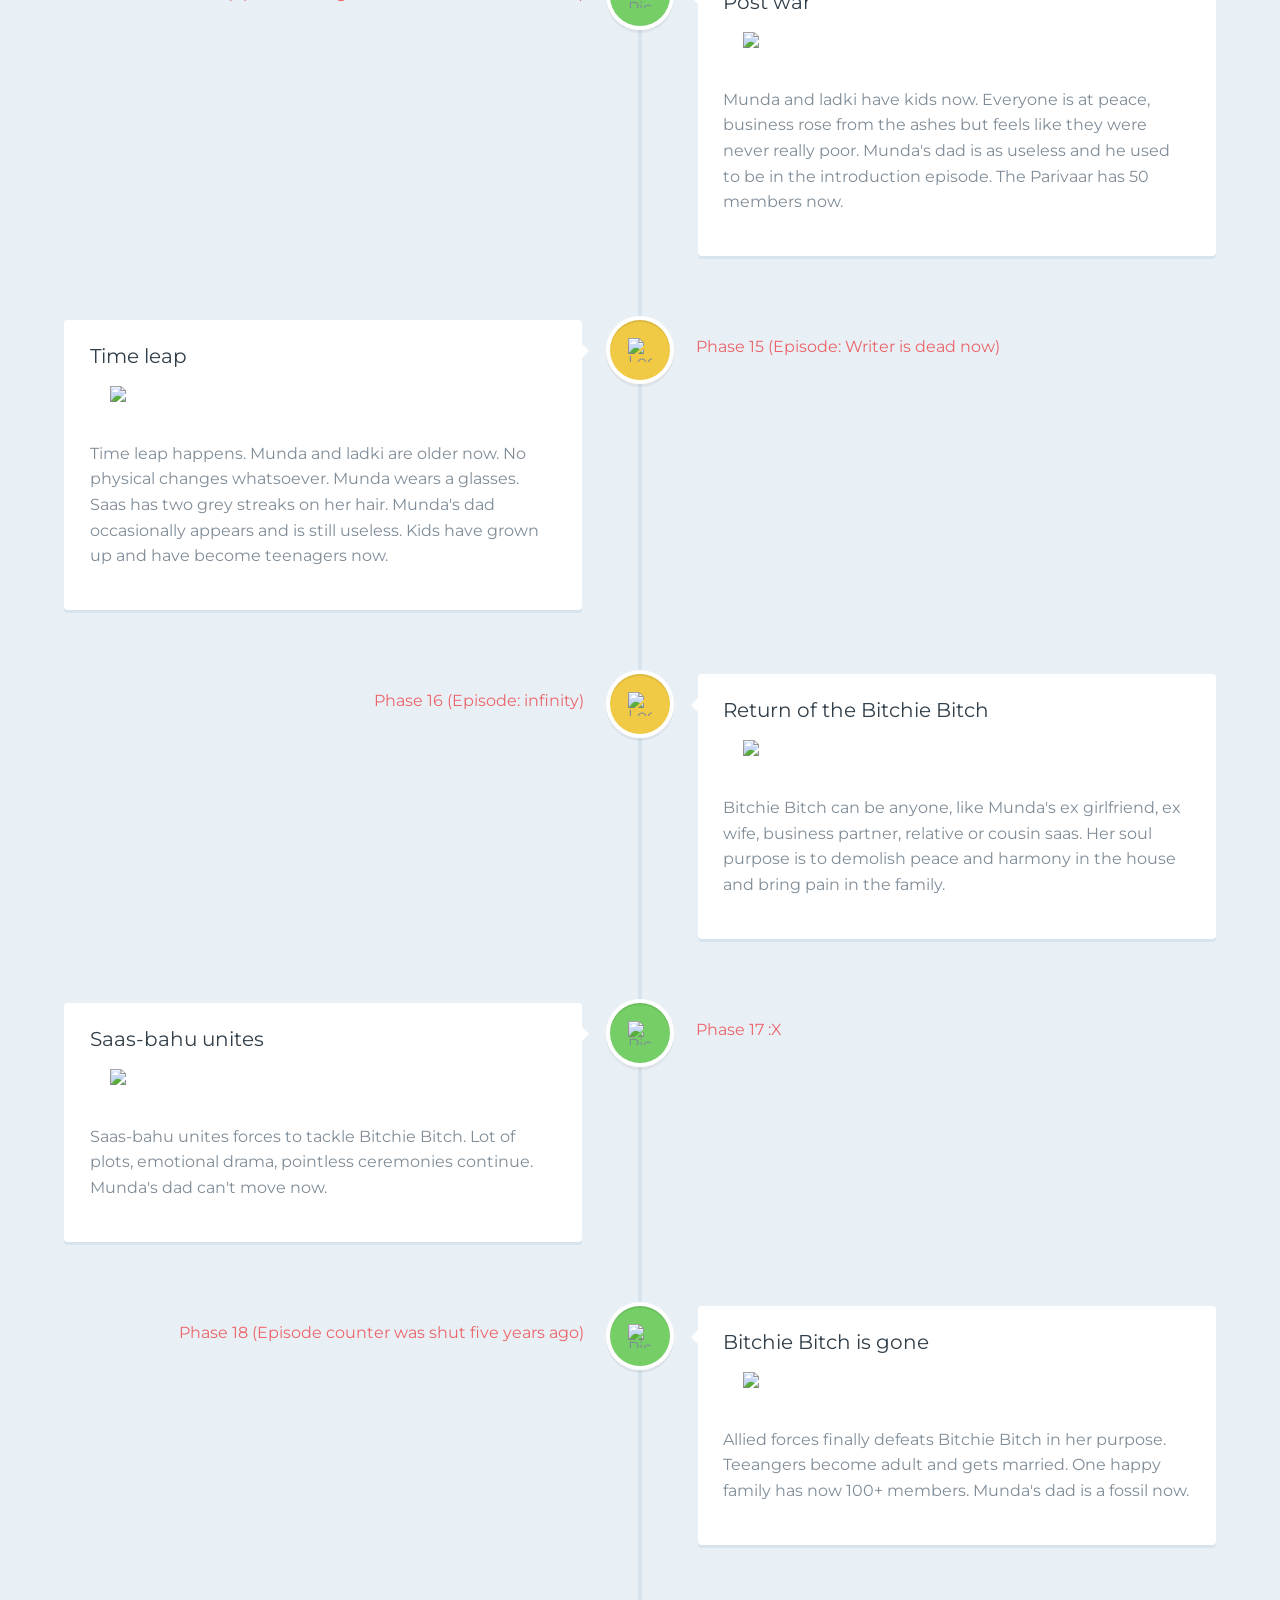
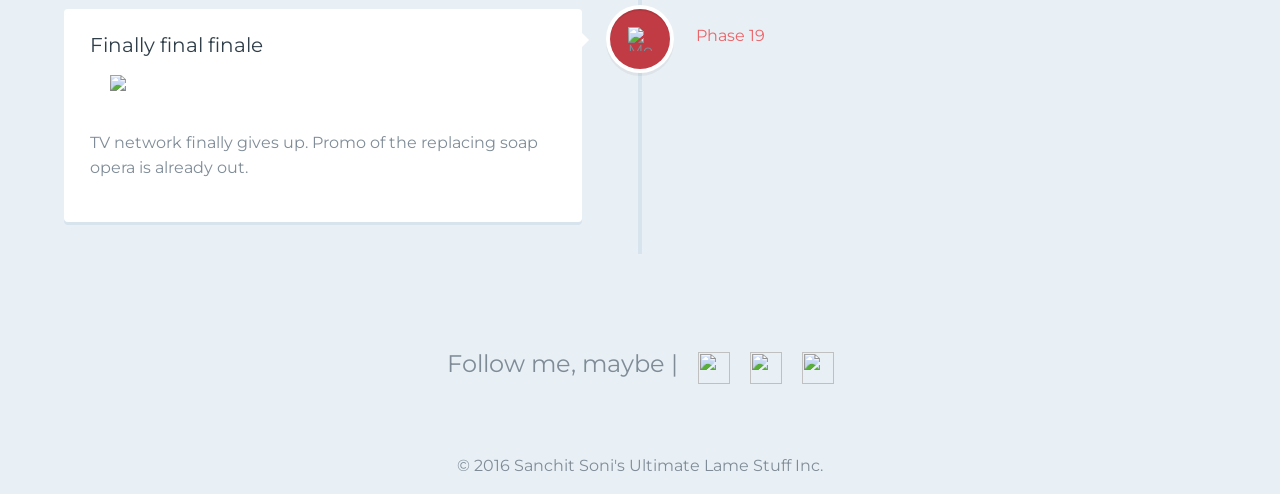
==== commit a6e232d9: "all utf set+ reflow of 1st para" ====
--- a/index.html
+++ b/index.html
@@ -3,7 +3,7 @@
 <html >
  
 <head>
-   
+<meta charset="UTF-8">   
 <title>Timeline of a typical Saas-Bahu soap opera</title>
     
 <script src="http://s.codepen.io/assets/libs/modernizr.js" type="text/javascript"></script>
@@ -59,8 +59,8 @@
 Little girl, poor girl, little and poor girl, widow, bitchy girl, bossy girl, rich girl, sanskari girl, not so sanskari girl, hot girl, ugly girl, stammering girl, executive girl, not executive girl, ambitious girl,divorcee girl, urban girl, rural girl and just a normal next door girl.
 </p>
 <p>Mast Munda&#x27;s character and background is shown, as well.(Why am I not surprised)
-Helpless/dashing/not dashing/stupid/smart/executive/old/young/too young/iconoclastic/mental/
-not mental/rapist/chauvinist/misogynist/successful/dominant or in rare cases of &#x27;normal&#x27; boy.
+Helpless/dashing/not dashing/stupid/smart/ executive/old/young /too young/iconoclastic/mental /
+not mental /rapist/chauvinist /misogynist/ successful/dominant or in rare cases of &#x27;normal&#x27; boy.
 </p>	
 			
 <span class="cd-date">Phase 1 (Episodes 1-10)</span>
@@ -84,7 +84,7 @@
 <h2>Bumping</h2>
 <img src="https://chitquizzer.files.wordpress.com/2016/06/2.jpg" style="padding:20px;"/>
 		
-<p>Boy (M.M.) and Bholi Ladki (B.L.) lay eyes on each other for the first time by meeting with an accident or simply bumping into each other for no reason. After this, they despise the sight of each other because their first meet didn�t go that well.
+<p>Boy (M.M.) and Bholi Ladki (B.L.) lay eyes on each other for the first time by meeting with an accident or simply bumping into each other for no reason. After this, they despise the sight of each other because their first meet didn&#x27;t go that well.
 </p>
 				<span class="cd-date">Phase 2 (Episodes 11-20)</span>
 			</div> <!-- cd-timeline-content -->
@@ -147,7 +147,7 @@
 <img src="https://chitquizzer.files.wordpress.com/2016/06/5.jpg" style="padding:20px;"/>
 				
 <p>Mast Munda and Bholi Ladki decide to get married. Meeting with two families.
-Families of both the sides come to an agreement for an �arranged marriage�. </p>
+Families of both the sides come to an agreement for an &#x27;arranged marriage&#x27;. </p>
 		
 				
 <span class="cd-date">Phase 5 (Episodes 41-50)</span>
@@ -168,10 +168,10 @@
 			
 <div class="cd-timeline-content">
 			
-<h2>Enter: �The Bahu�</h2>
+<h2>Enter: &#x27;The Bahu&#x27;</h2>
 <img src="https://chitquizzer.files.wordpress.com/2016/06/6.jpg" style="padding:20px;"/>
 				
-<p>Month long ceremonies, rituals. Bholi Ladki aka newly wed bahu in the house. Munda�s mother, (BL�s SAAS, obviously) develops some differences with the Bahu. 
+<p>Month long ceremonies, rituals. Bholi Ladki aka newly wed bahu in the house. Munda&#x27;s mother, (BL&#x27;s Saas, obviously) develops some differences with the Bahu. 
 There is a power shift in the house and The Saas does not like it.</p>
 		
 <span class="cd-date">Phase 6 (Episodes 51-60)</span>
@@ -192,9 +192,9 @@
 <div class="cd-timeline-content">
 			
 			
-<h2>Introduction of the �Parivaar�</h2>
+<h2>Introduction of the &#x27;Parivaar&#x27;</h2>
 <img src="https://chitquizzer.files.wordpress.com/2016/06/7.jpg" style="padding:20px;"/>
-<p>Munda�s dad is a mute spectator with no say in house or family matters. Munda has 2-3 brothers, 2-3 sister in-laws, few chachas and their families, some old people etc.
+<p>Munda&#x27;s dad is a mute spectator with no say in house or family matters. Munda has 2-3 brothers, 2-3 sister in-laws, few chachas and their families, some old people etc.
 
 </p>	
 			
@@ -355,7 +355,7 @@
 <h2>Post war </h2>
 <img src="https://chitquizzer.files.wordpress.com/2016/06/14.jpg" style="padding:20px;"/>
 		
-<p>Munda and ladki have kids now. Everyone is at peace, business rose from the ashes but feels like they were never really poor. Munda�s dad is
+<p>Munda and ladki have kids now. Everyone is at peace, business rose from the ashes but feels like they were never really poor. Munda&#x27;s dad is
  as useless and he used to be in the introduction episode. The Parivaar has 50 members now.
 
 </p>
@@ -373,7 +373,7 @@
 				<h2>Time leap</h2>
 				<img src="https://chitquizzer.files.wordpress.com/2016/06/15.jpg" style="padding:20px;"/>
 				<p> Time leap happens. Munda and ladki are older now. No physical changes whatsoever. Munda wears a glasses. Saas has 
-				two grey streaks on her hair. Munda�s dad occasionally appears and is still useless. Kids have grown up and have become teenagers now.
+				two grey streaks on her hair. Munda&#x27;s dad occasionally appears and is still useless. Kids have grown up and have become teenagers now.
 
                 </p>
 	
@@ -398,7 +398,7 @@
 <h2>Return of the Bitchie Bitch</h2>
 <img src="https://chitquizzer.files.wordpress.com/2016/06/16.jpg" style="padding:20px;"/>
 				
-<p>Bitchie Bitch can be anyone, like Munda�s ex girlfriend, ex wife, business partner, relative or cousin saas. Her soul purpose is to demolish peace and harmony in the house and bring pain in the family.
+<p>Bitchie Bitch can be anyone, like Munda&#x27;s ex girlfriend, ex wife, business partner, relative or cousin saas. Her soul purpose is to demolish peace and harmony in the house and bring pain in the family.
 </p>
 				
 				
@@ -423,7 +423,7 @@
 <h2>Saas-bahu unites</h2>
 <img src="https://chitquizzer.files.wordpress.com/2016/06/17.jpg" style="padding:20px;"/>
 				
-<p>Saas-bahu unites forces to tackle Bitchie Bitch. Lot of plots, emotional drama, pointless ceremonies continue. Munda�s dad can�t move now. </p>
+<p>Saas-bahu unites forces to tackle Bitchie Bitch. Lot of plots, emotional drama, pointless ceremonies continue. Munda&#x27;s dad can&#x27;t move now. </p>
 		
 				
 <span class="cd-date">Phase 17 :X</span>
@@ -447,7 +447,7 @@
 <h2>Bitchie Bitch is gone</h2>
 <img src="https://chitquizzer.files.wordpress.com/2016/06/18.jpg" style="padding:20px;"/>
 				
-<p>Allied forces finally defeats Bitchie Bitch in her purpose. Teeangers become adult and gets married. One happy family has now 100+ members. Munda�s dad is a fossil now.  
+<p>Allied forces finally defeats Bitchie Bitch in her purpose. Teeangers become adult and gets married. One happy family has now 100+ members. Munda&#x27;s dad is a fossil now.  
 </p>
 		
 <span class="cd-date">Phase 18 (Episode counter was shut five years ago)</span>
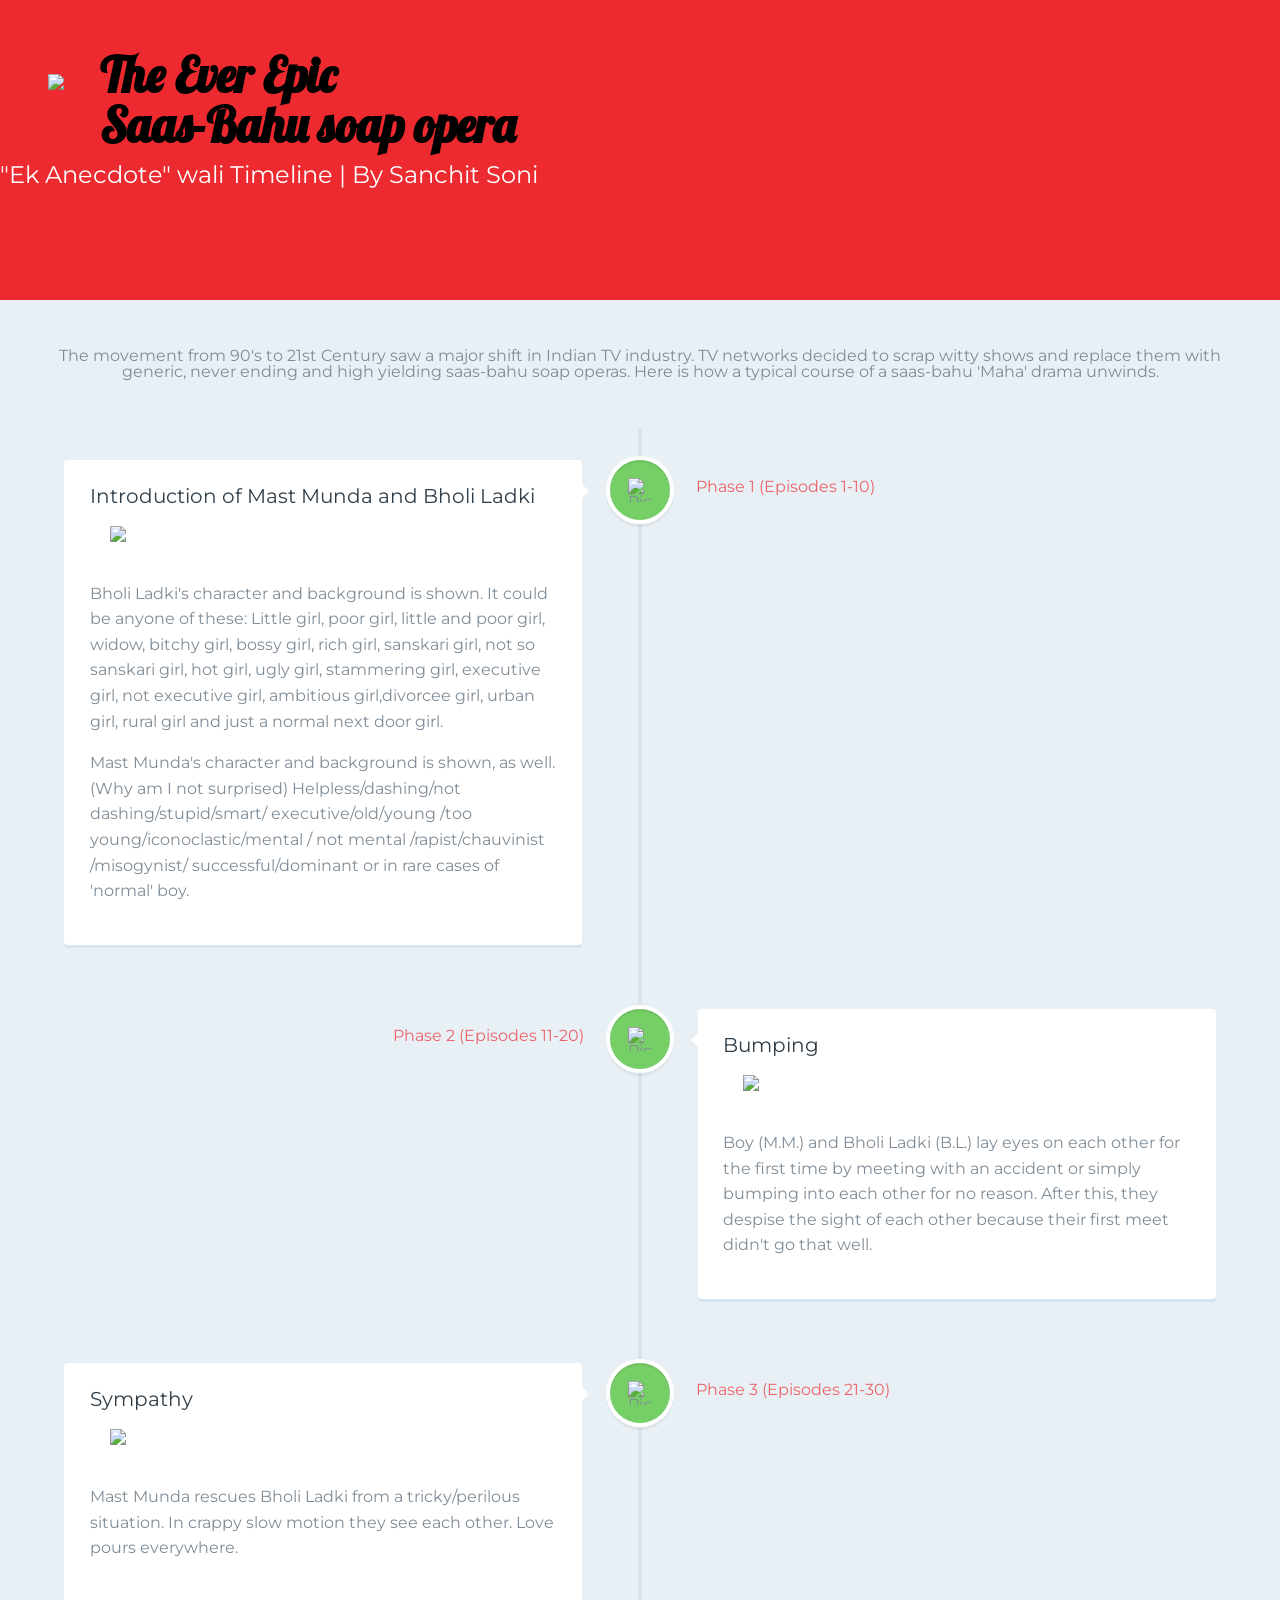
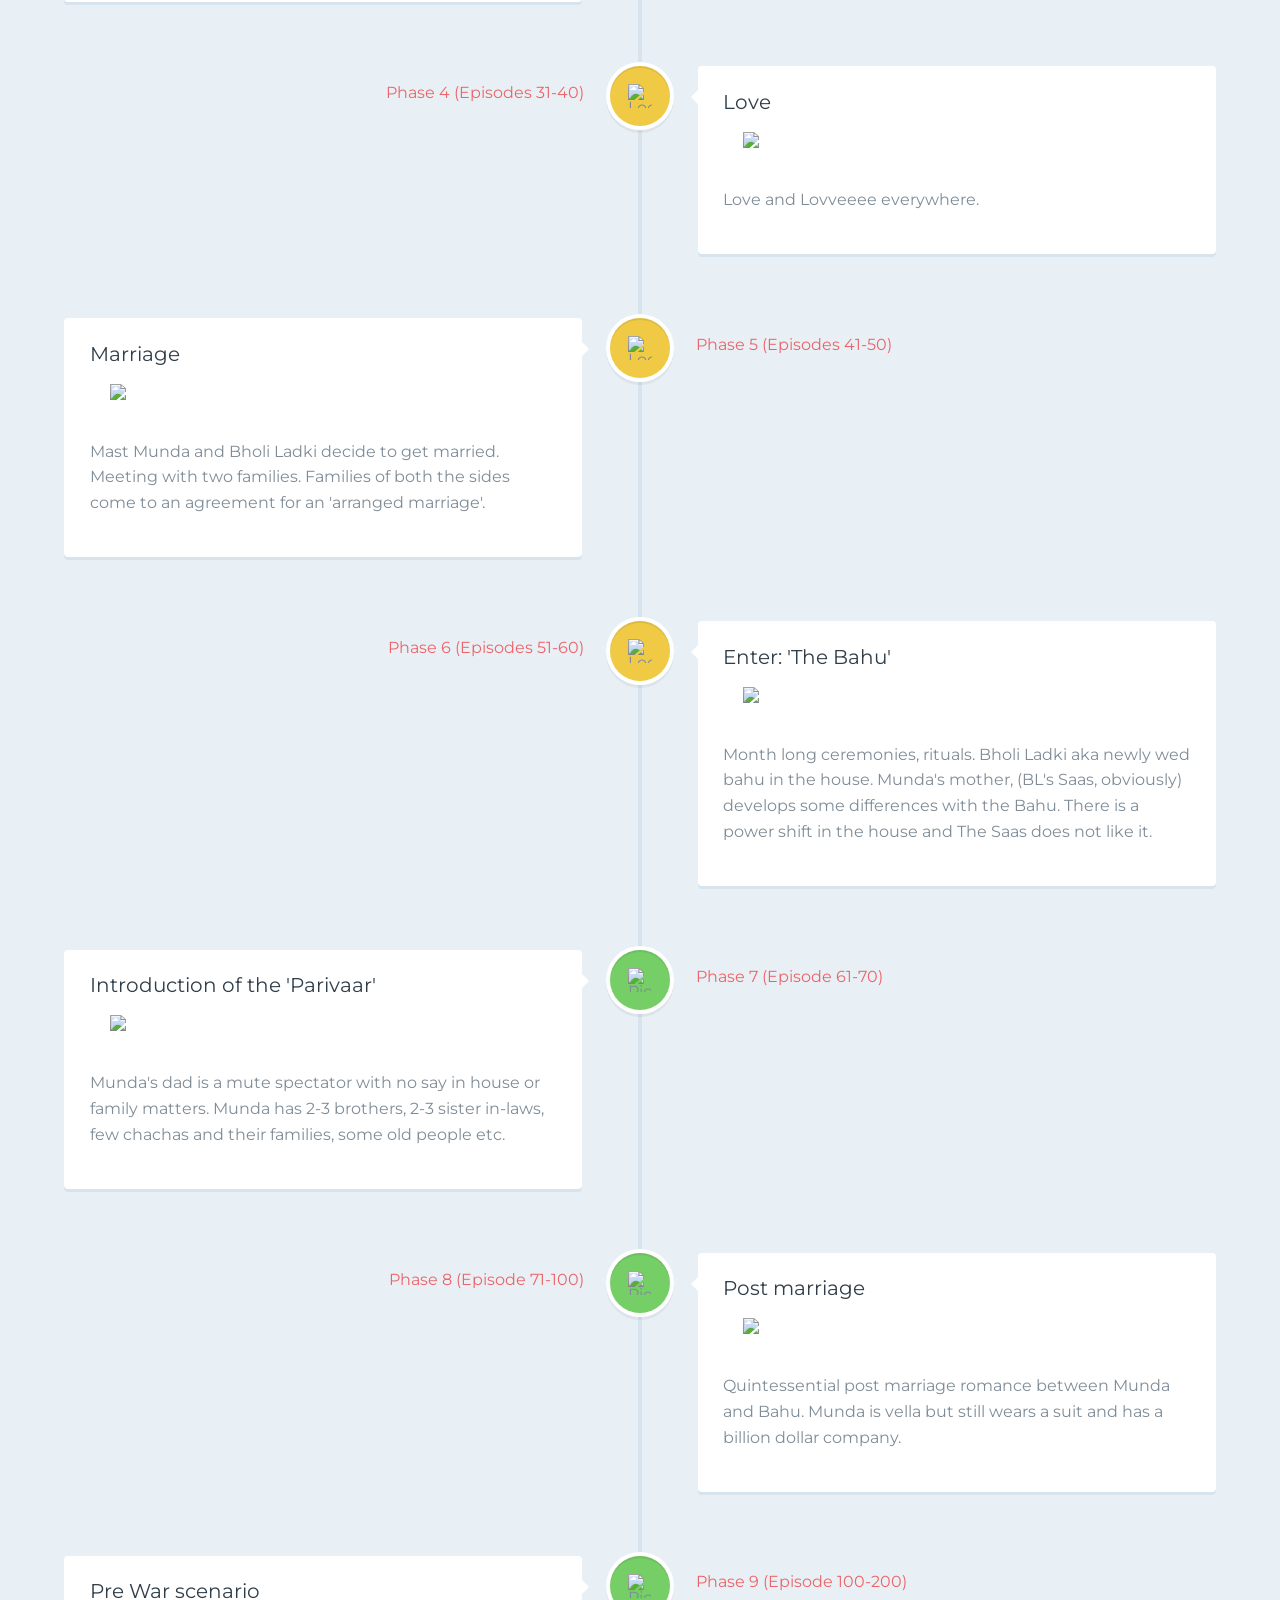
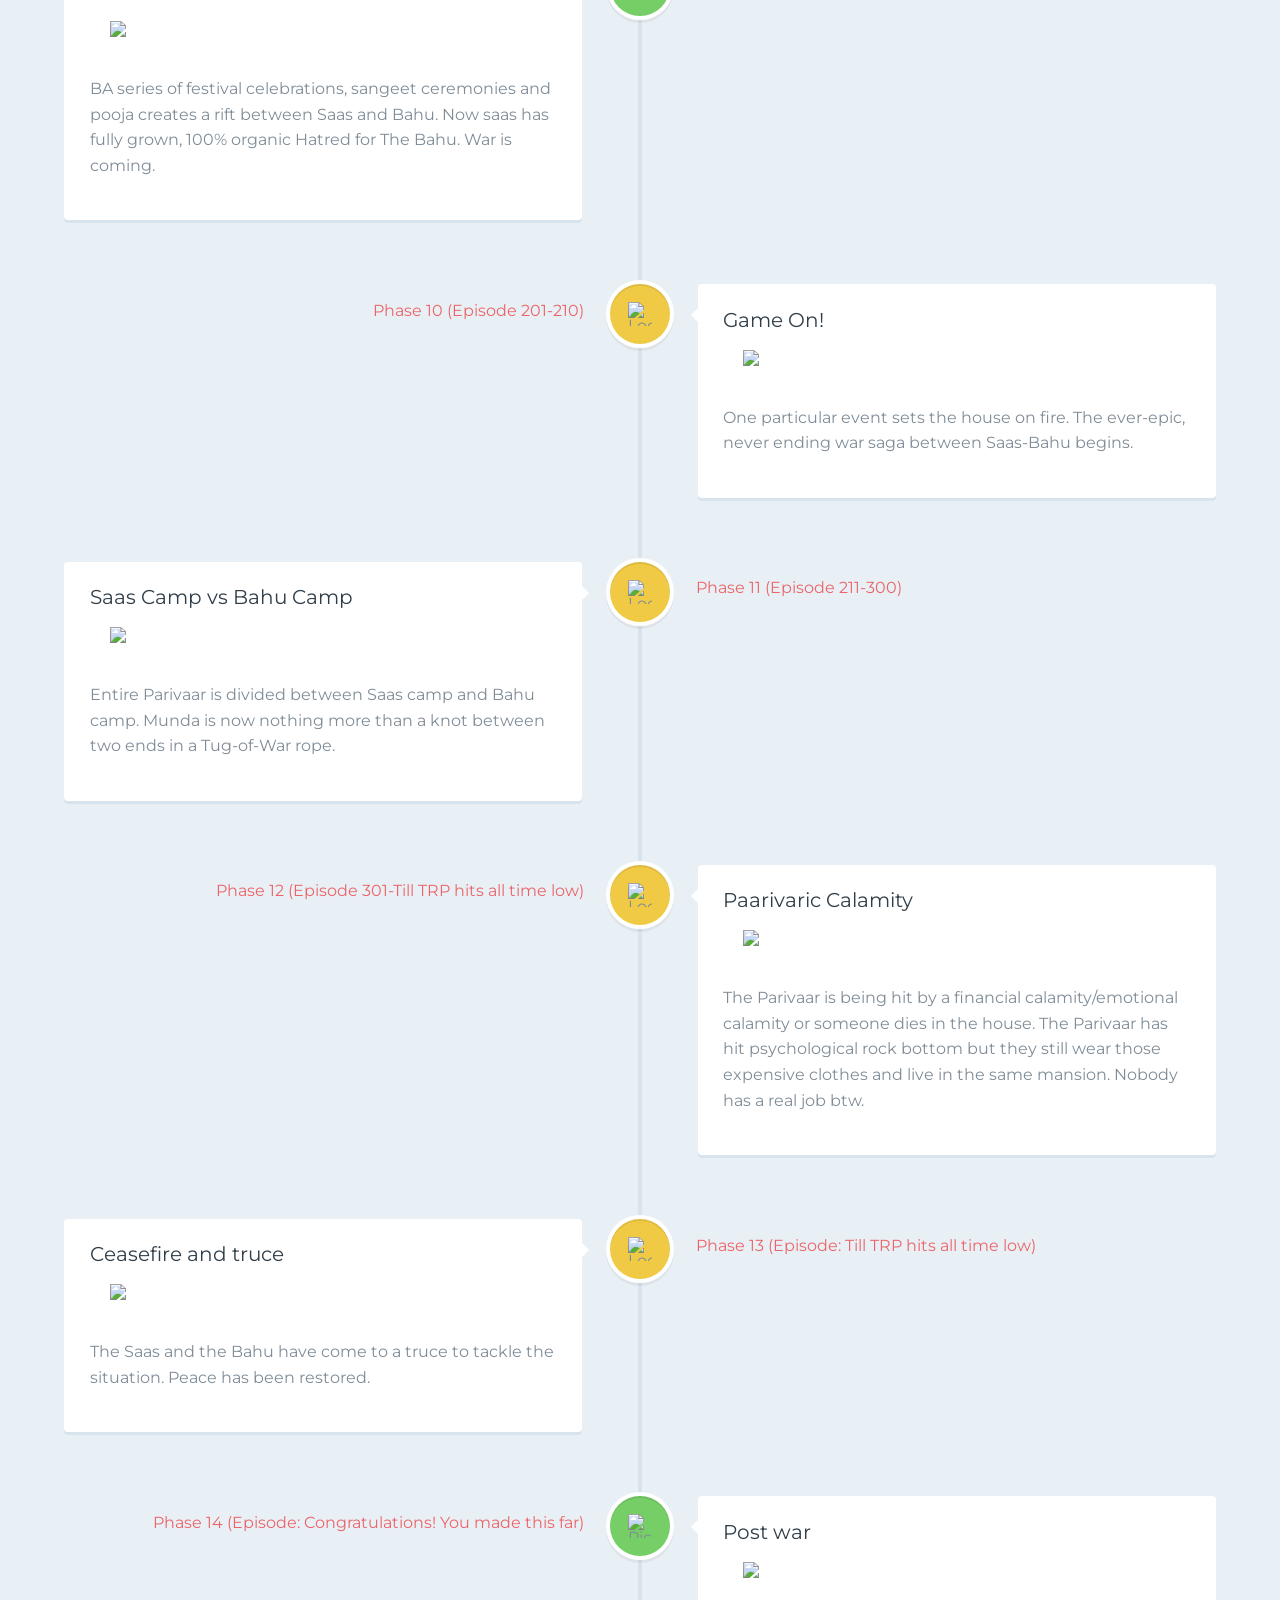
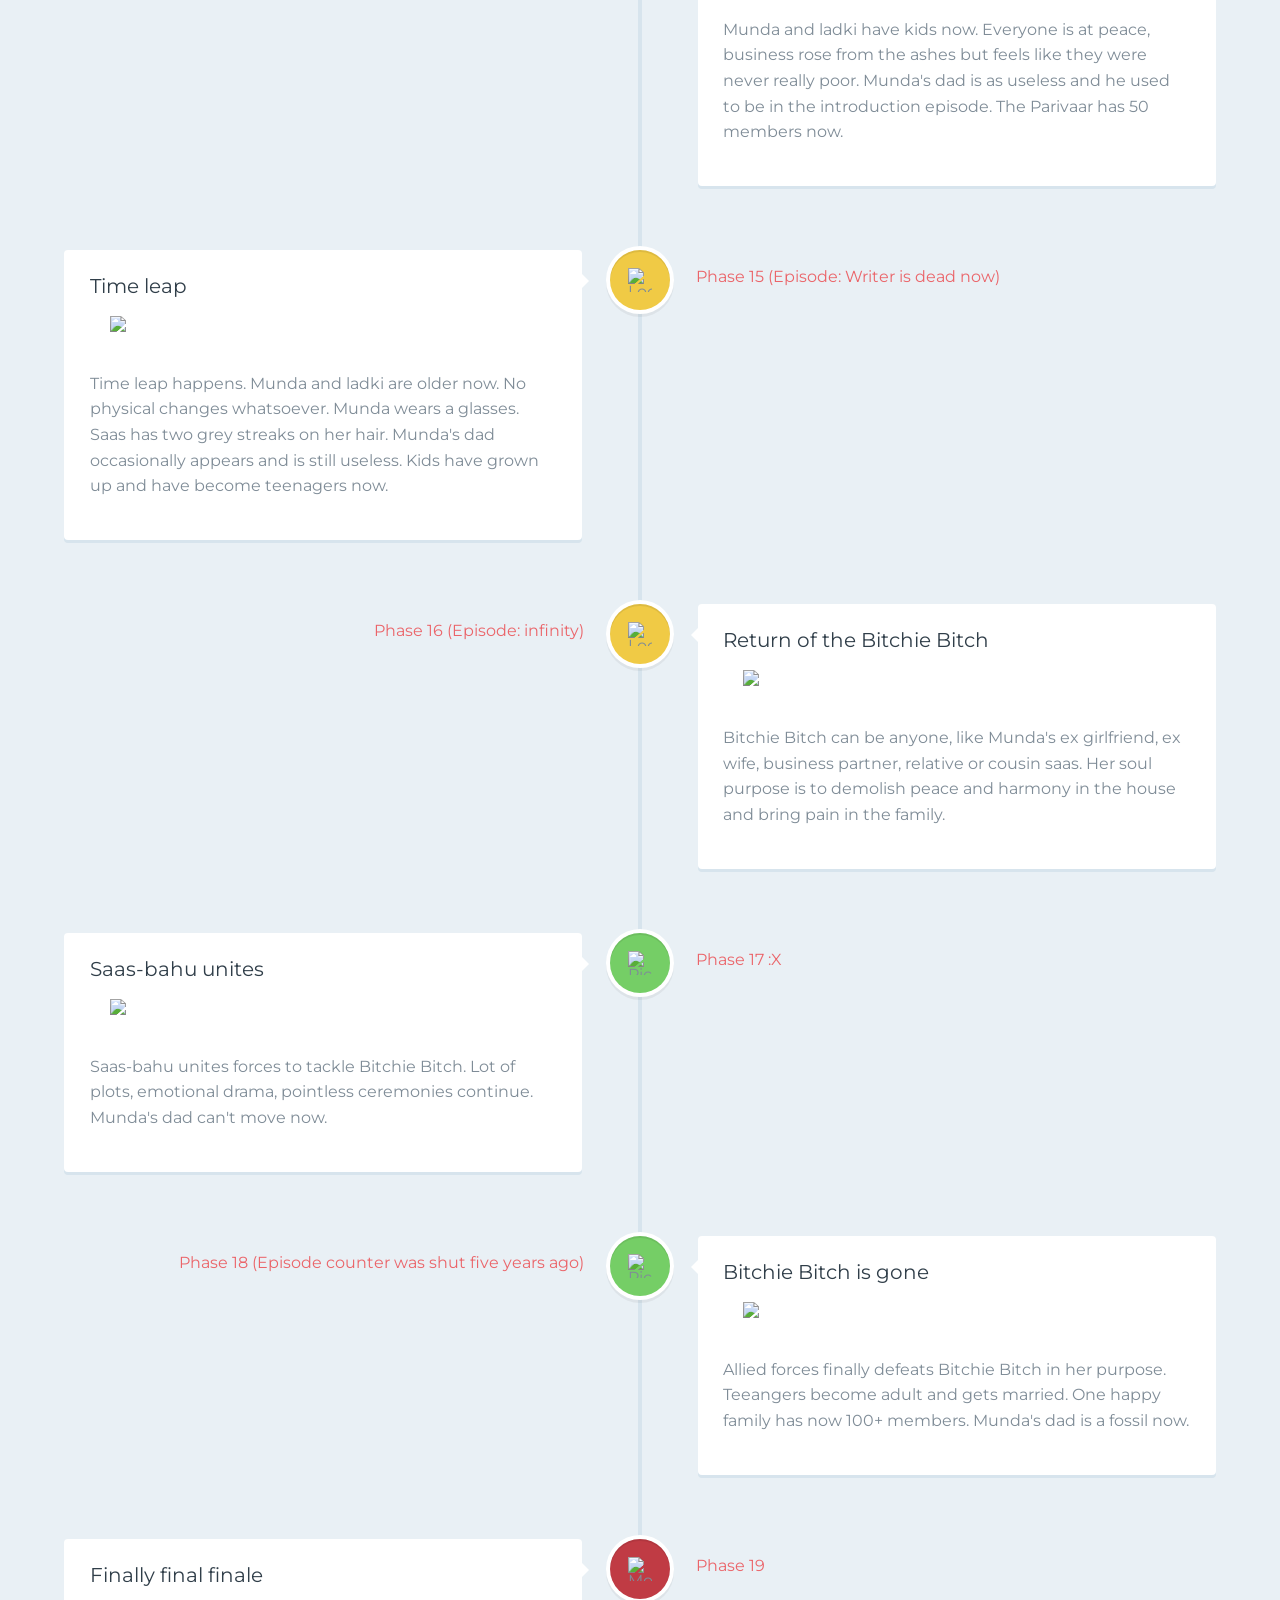
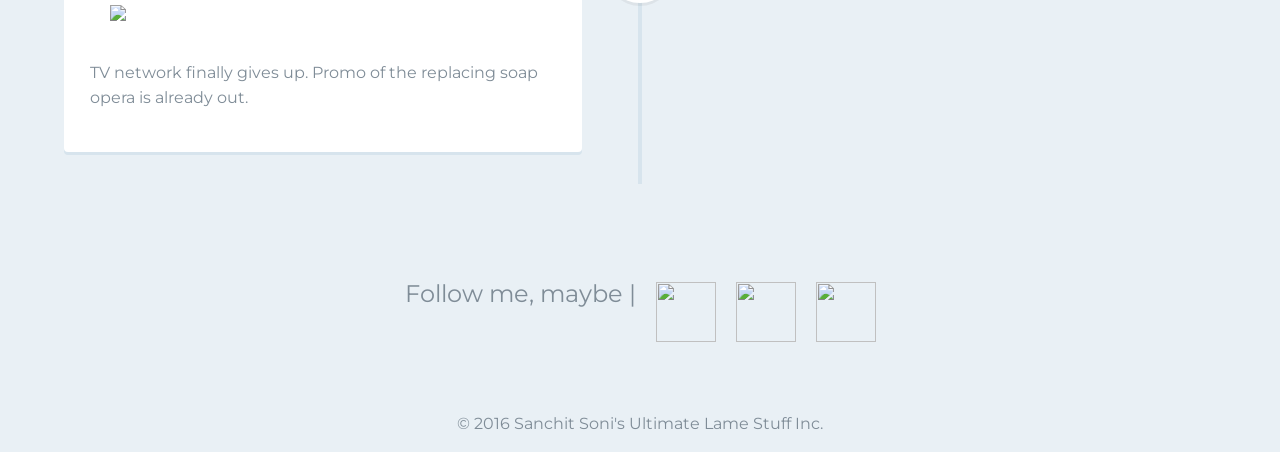
==== commit 689857ac: "total utf-8 fix+ opening para fix" ====
--- a/index.html
+++ b/index.html
@@ -28,17 +28,17 @@
 <body>
 	
 <header>
-<img src="https://chitquizzer.files.wordpress.com/2016/06/icon-white.png" align="left" style="display:inline;margin:20px 20px 20px 50px;">	
+<img src="https://chitquizzer.files.wordpress.com/2016/06/icon-white.png" align="left" style="display:inline;">	
 <h1>The Ever Epic</h1>
 <h1>Saas-Bahu soap opera</h1>
 <h2>"Ek Anecdote" wali Timeline | By Sanchit Soni</h2>
 
 
 </header>
-
-<h2 style="margin:100px 200px 50px 200px" align="center">The movement from 90&#x27;s to 21st Century saw a major shift in Indian TV industry. TV networks decided to scrap witty shows and replace them with generic, 
+<div class="introduction">
+<h2 style="margin:3em 3em 3em 3em" align="center">The movement from 90&#x27;s to 21st Century saw a major shift in Indian TV industry. TV networks decided to scrap witty shows and replace them with generic, 
 never ending and high yielding saas-bahu soap operas. Here is how a typical course of a saas-bahu &#x27;Maha&#x27; drama unwinds. </h2>
-	
+</div>	
 <section id="cd-timeline" class="cd-container">
 		
 <div class="cd-timeline-block">
--- a/css/style.css
+++ b/css/style.css
@@ -29,6 +29,7 @@
 
 img {
   max-width: 100%;
+  height: auto;
 }
 
 h1 {
@@ -64,14 +65,14 @@
 
 -------------------------------- */
 header {
-  height: 200px;
-  line-height: 200px;
+  height: 13em;
+  line-height: 13em;
   text-align: left;
   background: #ec2a2f;
 }
 header h1 {
   color: #000000;
-  font-size: 24px;
+  font-size: 1.5em;
   font-size: 3rem;
 }
 header h2 {
@@ -79,6 +80,14 @@
   font-size: 18px;
   font-size: 1.5rem;
 }
+
+header img {
+    max-width: 100%;
+    height: auto;
+	position: relative;
+	margin:1.5em 1.5em 1.5em 3em;
+}
+ 
 @media only screen and (min-width: 1170px) {
   header {
     padding-top: 50px;
@@ -86,7 +95,7 @@
     line-height: 50px;
   }
   header h1 {
-    font-size: 24px;
+    font-size: 1.5em;
 	padding-left: 100px;
     font-size: 3rem;
   }
@@ -380,8 +389,8 @@
 }
 
 footer li img {
-  width: 32px;
-  height: 32px;
+  width: 2.5em;
+  height: 2.5em;
 }
   .cssanimations .cd-timeline-content.is-hidden {
     visibility: hidden;
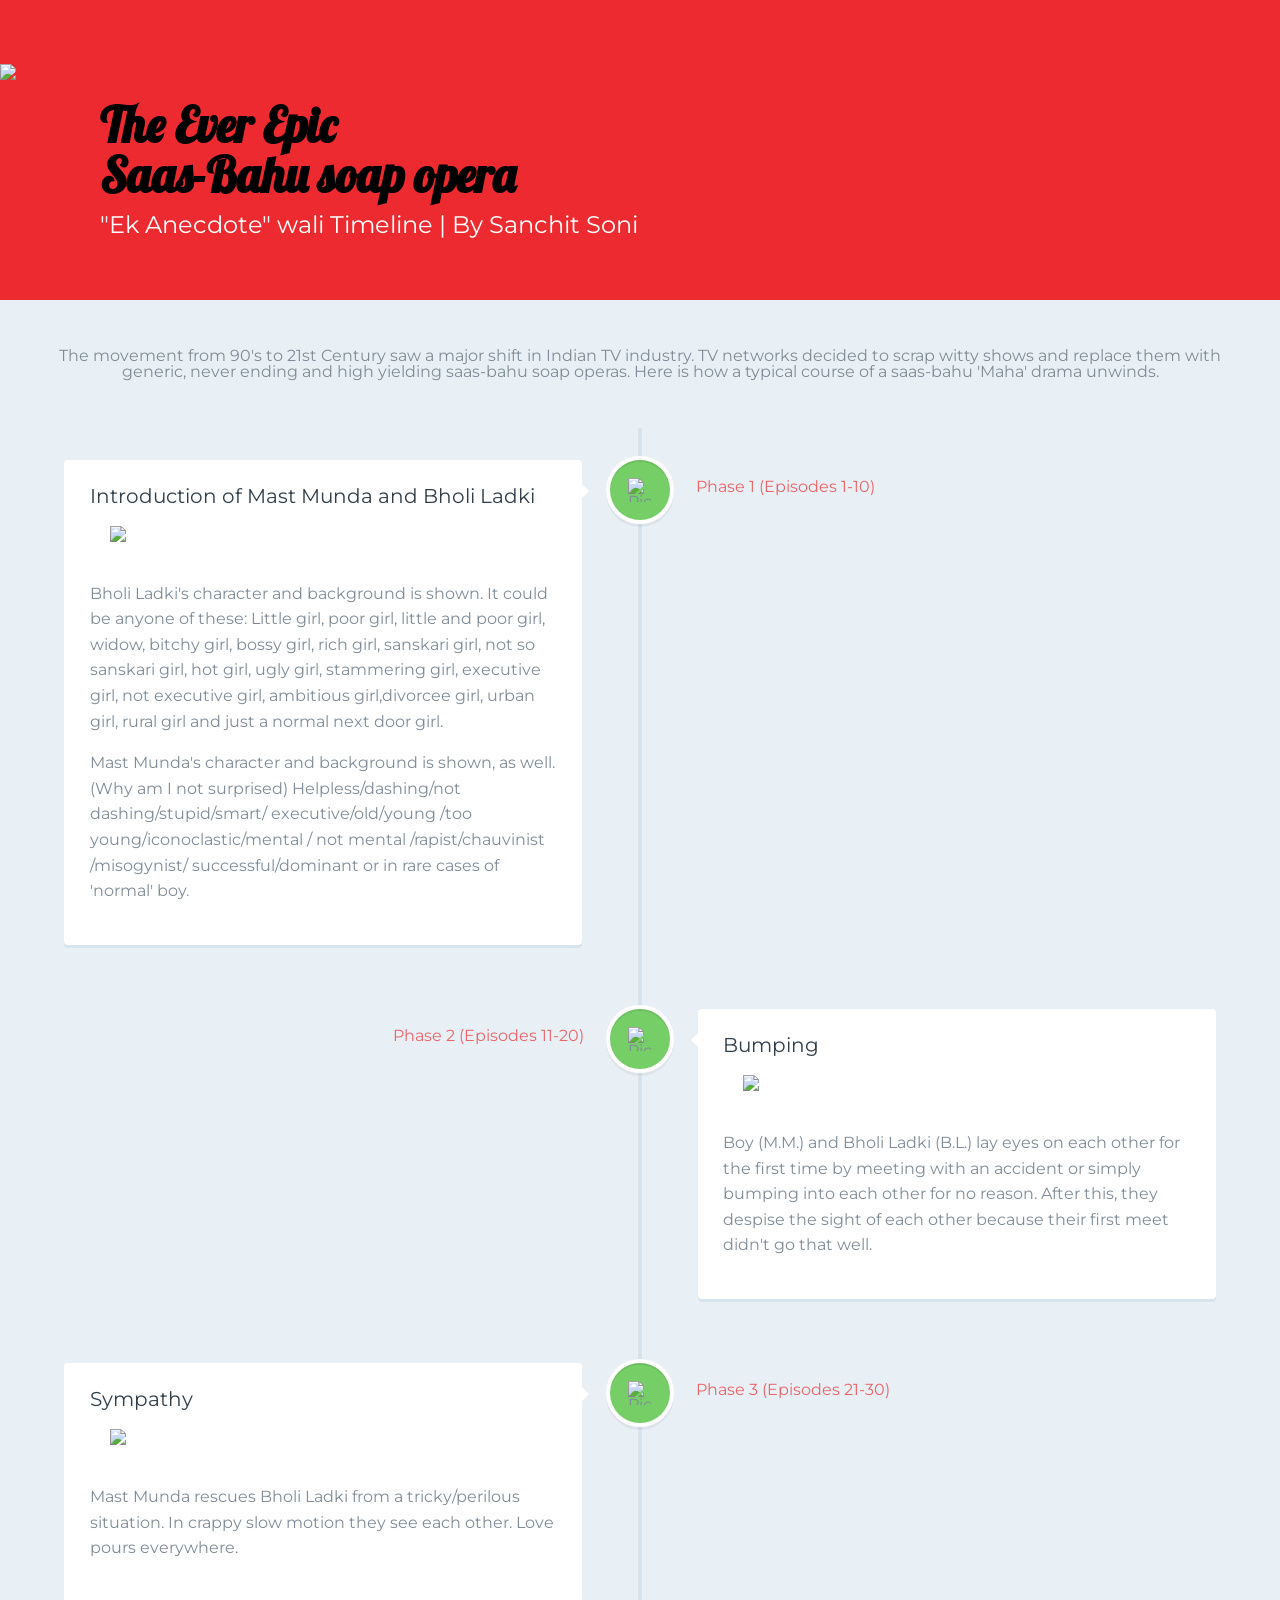
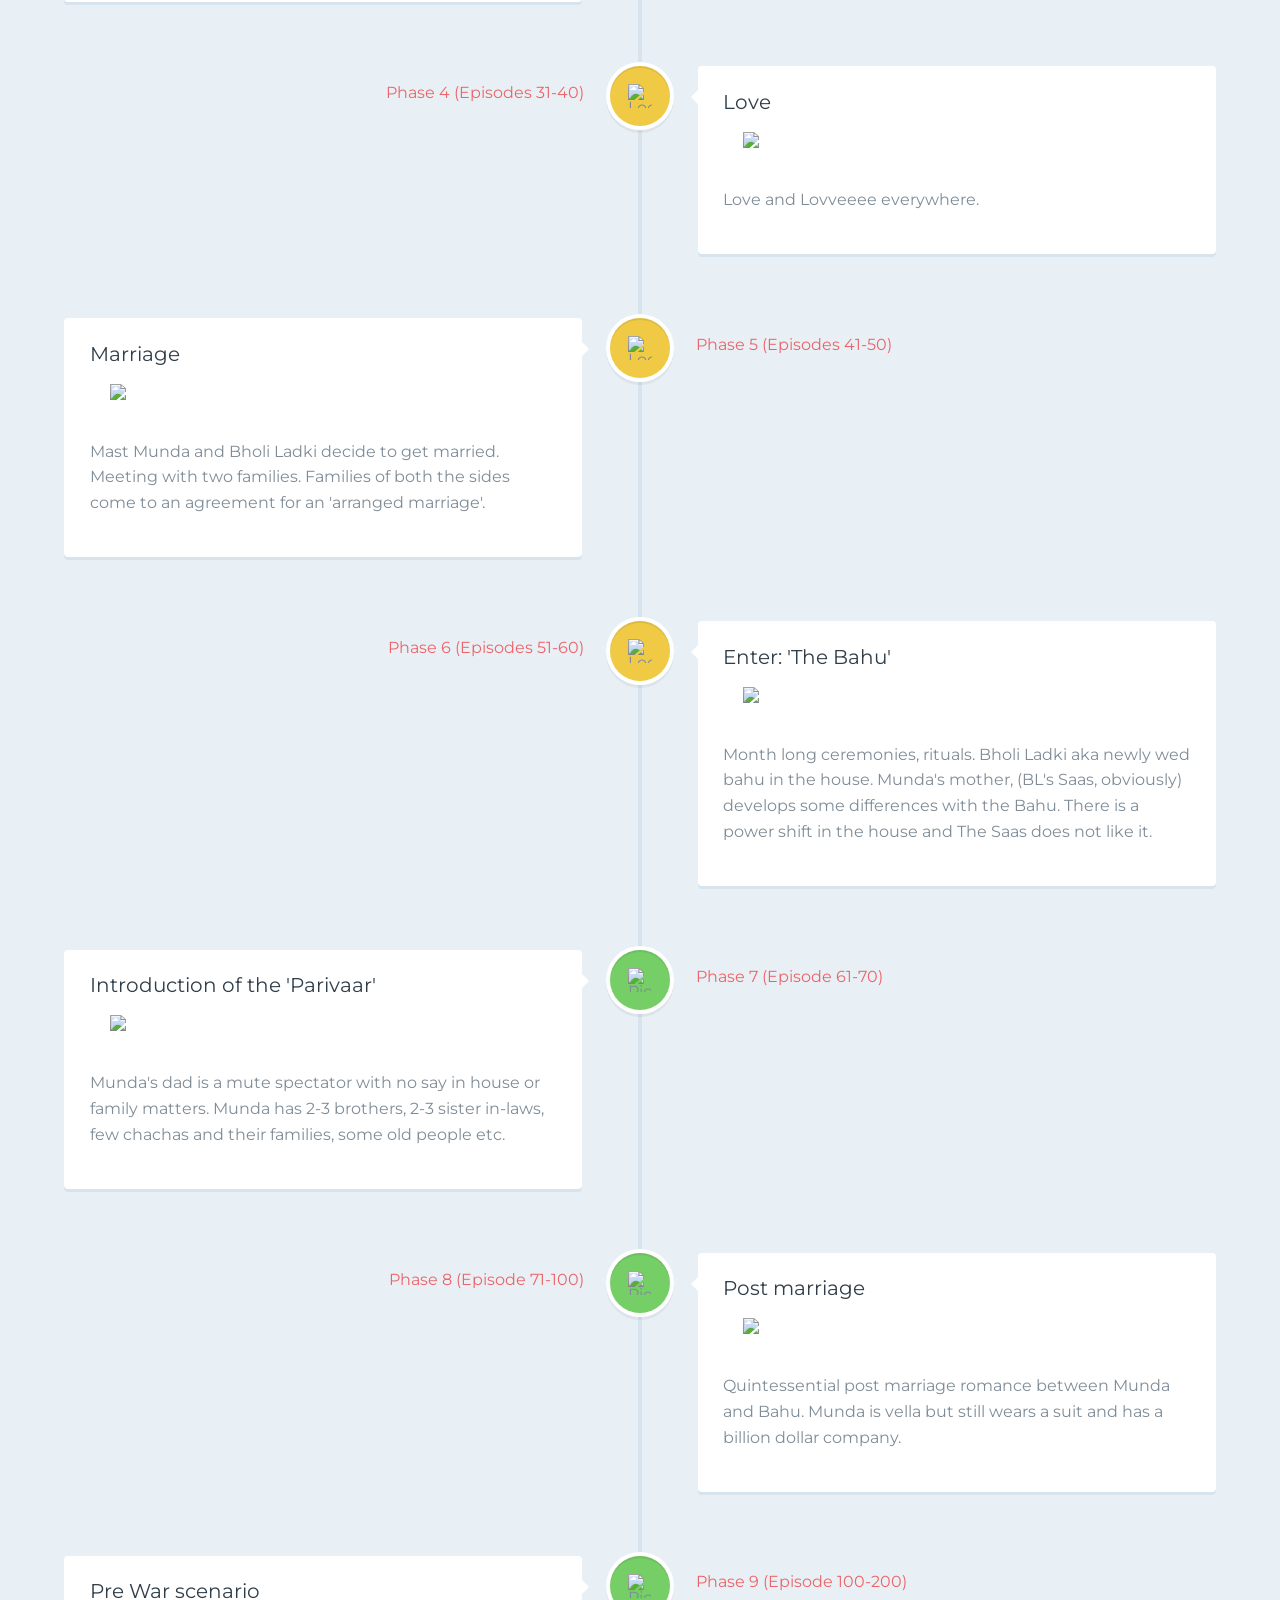
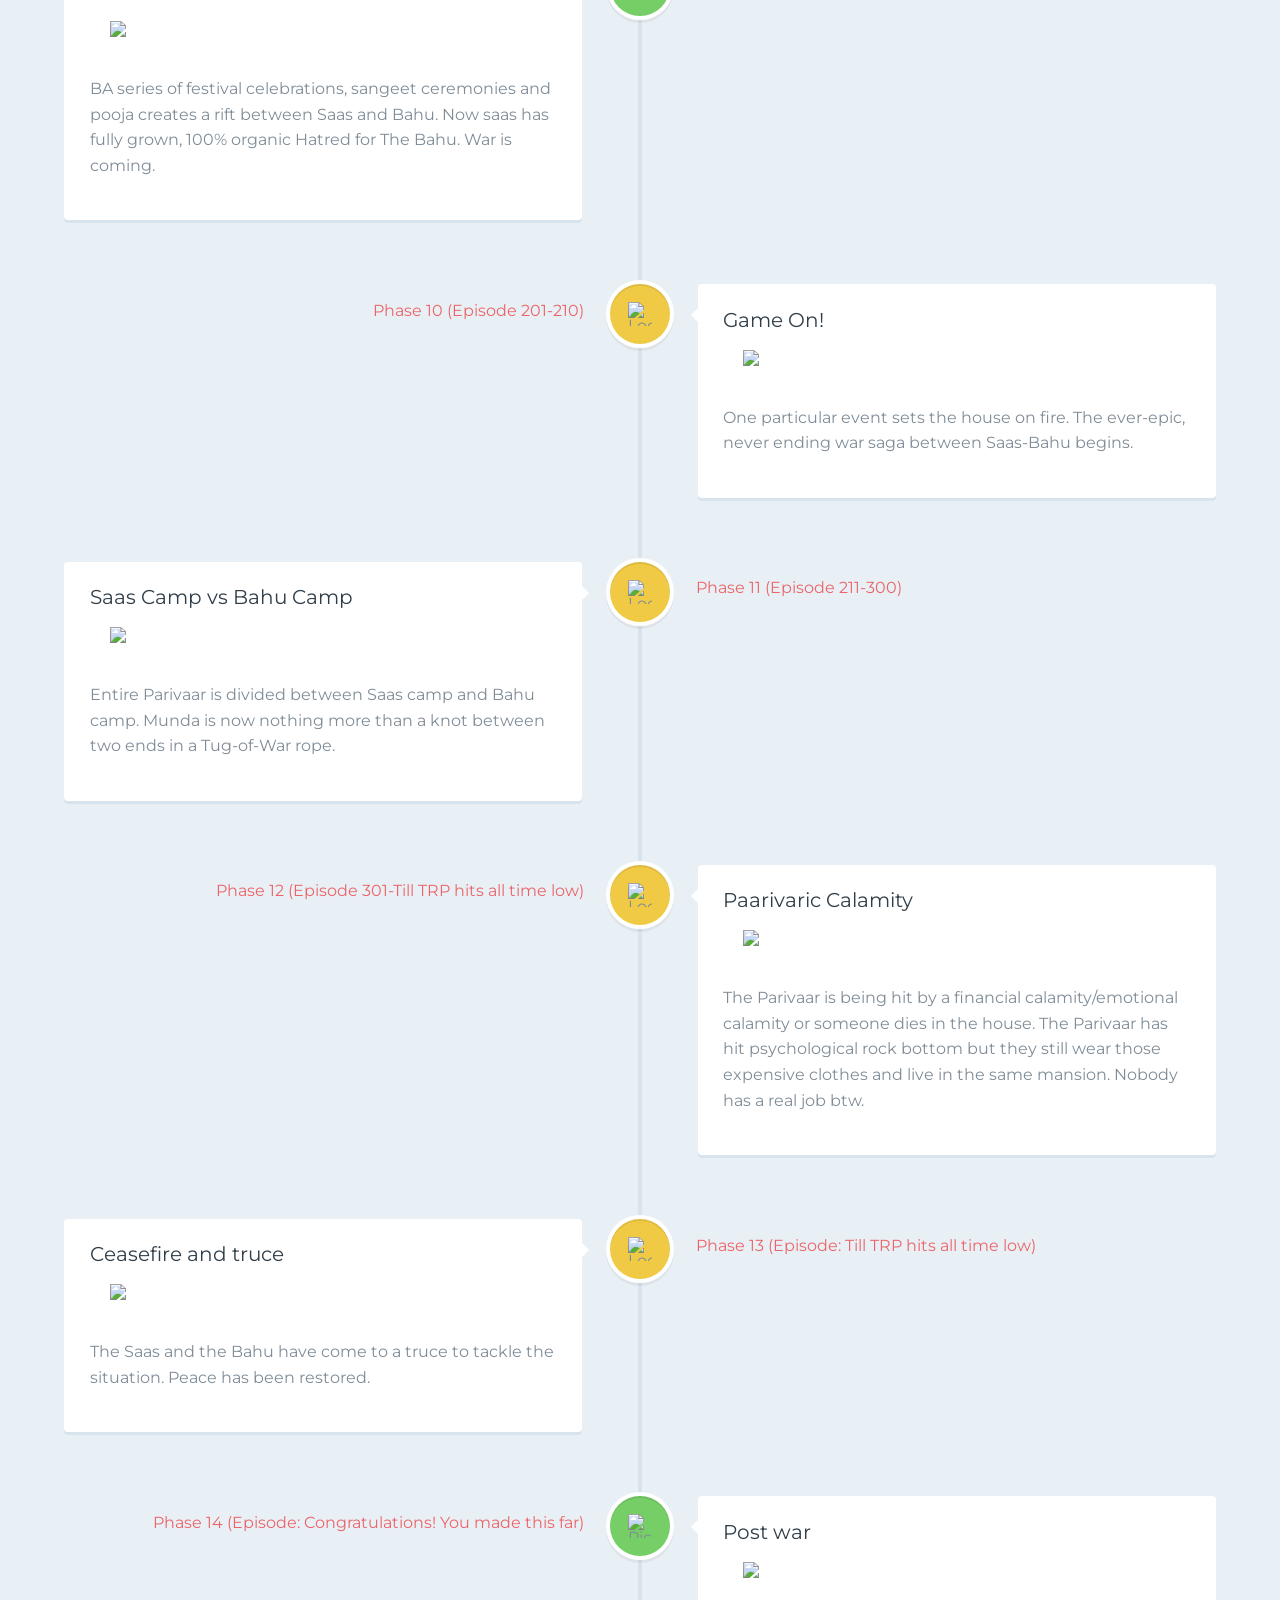
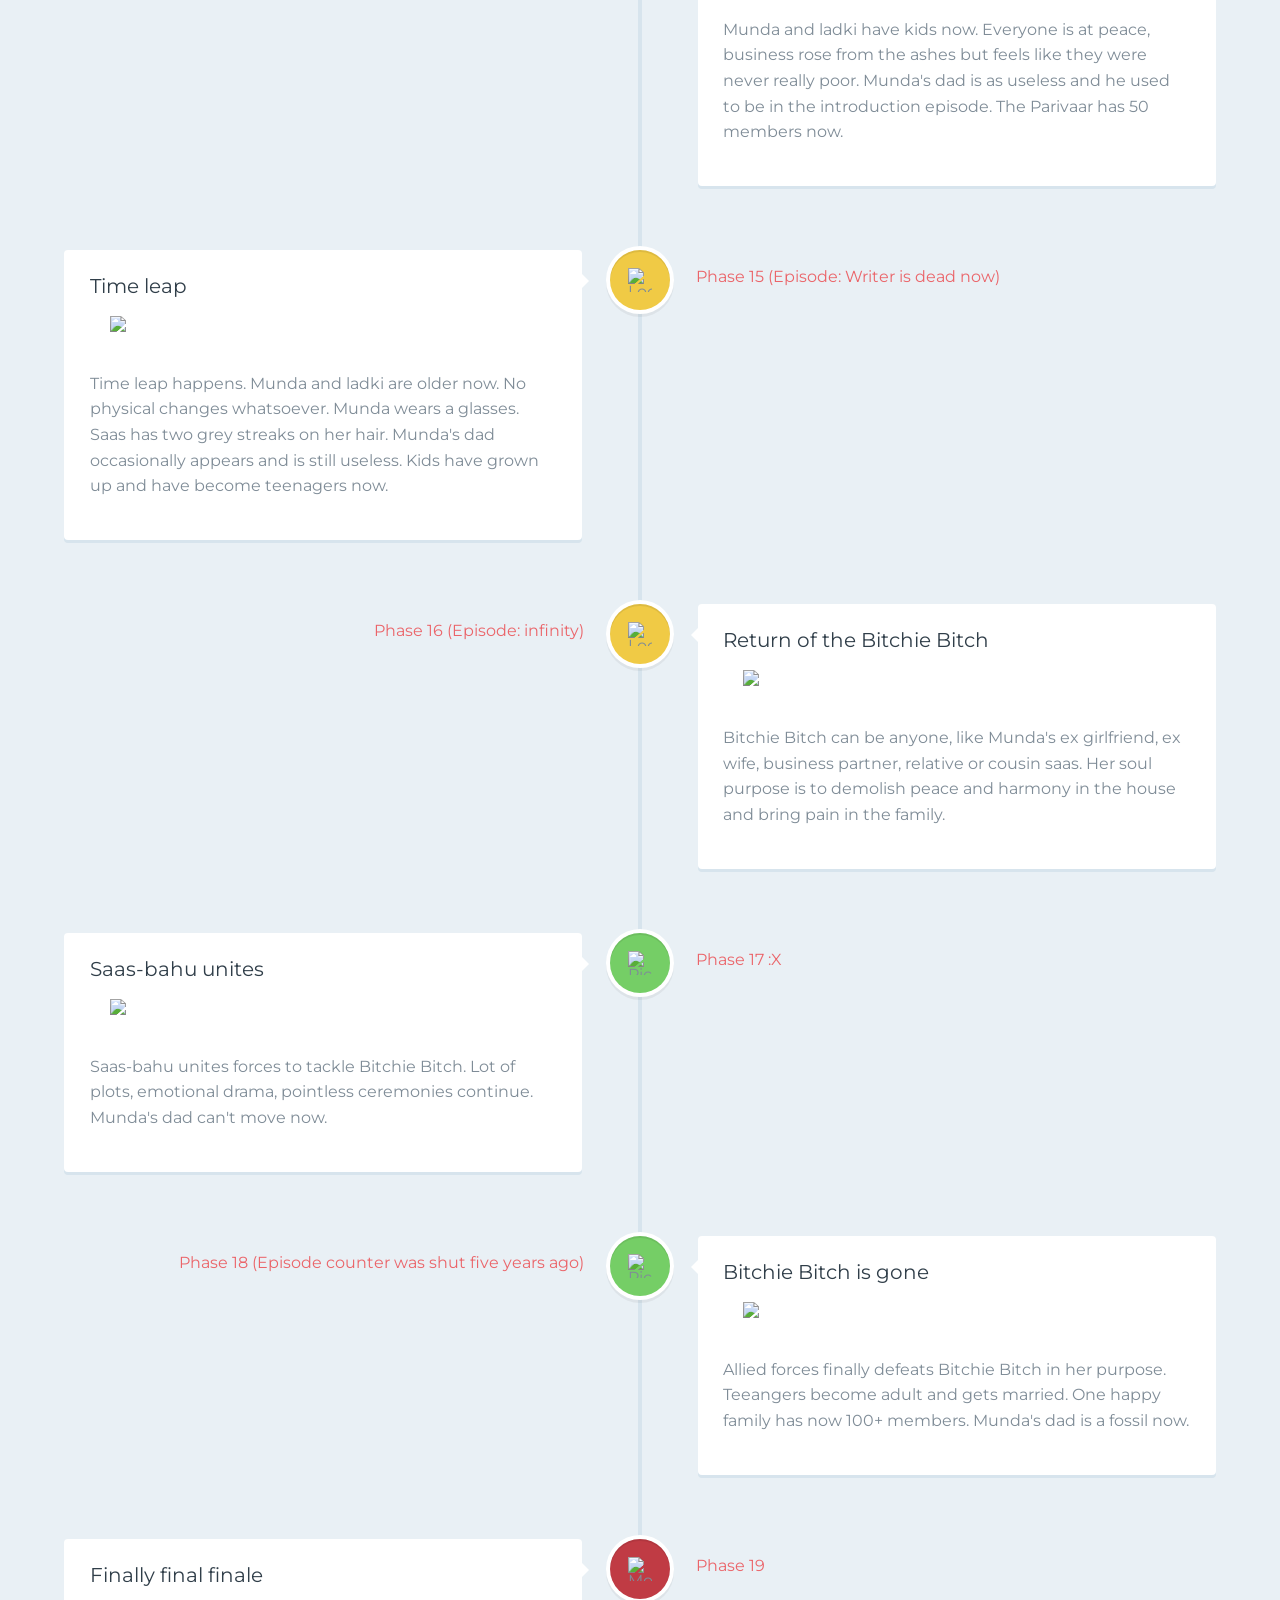
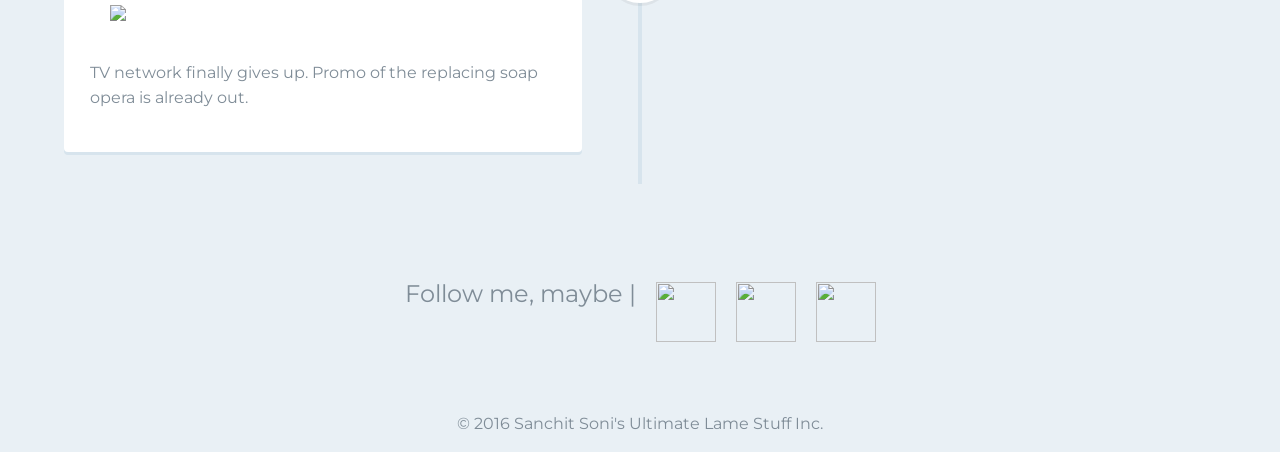
==== commit d778a721: "fixed header problems :+1:" ====
--- a/index.html
+++ b/index.html
@@ -14,11 +14,8 @@
 <link href="https://fonts.googleapis.com/css?family=Montserrat" rel="stylesheet" type='text/css'>
 
 <link rel="stylesheet" href="https://s3-us-west-2.amazonaws.com/s.cdpn.io/148866/reset.css">
-   
 <link rel="stylesheet" href="css/reset.css">
-
-    
-        <link rel="stylesheet" href="css/style.css">
+<link rel="stylesheet" href="css/style.css">
 </head>
 
   
@@ -28,7 +25,7 @@
 <body>
 	
 <header>
-<img src="https://chitquizzer.files.wordpress.com/2016/06/icon-white.png" align="left" style="display:inline;">	
+<img src="saas-bahu.svg">	
 <h1>The Ever Epic</h1>
 <h1>Saas-Bahu soap opera</h1>
 <h2>"Ek Anecdote" wali Timeline | By Sanchit Soni</h2>
--- a/css/style.css
+++ b/css/style.css
@@ -30,6 +30,7 @@
 img {
   max-width: 100%;
   height: auto;
+  margin: 0 auto;
 }
 
 h1 {
@@ -77,15 +78,14 @@
 }
 header h2 {
   color: #ffffff;
-  font-size: 18px;
+  font-size: 0.75em;
   font-size: 1.5rem;
 }
 
 header img {
     max-width: 100%;
     height: auto;
-	position: relative;
-	margin:1.5em 1.5em 1.5em 3em;
+	margin: 0 auto;
 }
  
 @media only screen and (min-width: 1170px) {
@@ -98,6 +98,43 @@
     font-size: 1.5em;
 	padding-left: 100px;
     font-size: 3rem;
+  }
+  header h2 {
+    font-size: 0.75em;
+	padding-left: 100px;
+    font-size: 1.5rem;
+  }
+  header img {
+  max-width: 100%;
+  height: auto;
+  display: inline;
+  
+  }
+}
+/* This is surely working for mobile */
+@media only screen and (max-width: 600px) {
+  header {
+    padding-top: 3em;
+    height: 25em;
+    line-height: 2em;
+  }
+  header h1 {
+    font-size: 1.5em;
+	text-align: center;
+	clear: both;
+	
+  }
+   header h2 {
+    font-size: 0.75em;
+	text-align: center;
+	font-size: 0.75rem;
+	clear: both;
+  }
+  header img {
+   max-width: 100%;
+   display: block;
+   height: auto;
+   margin: 0 auto;
   }
 }
 
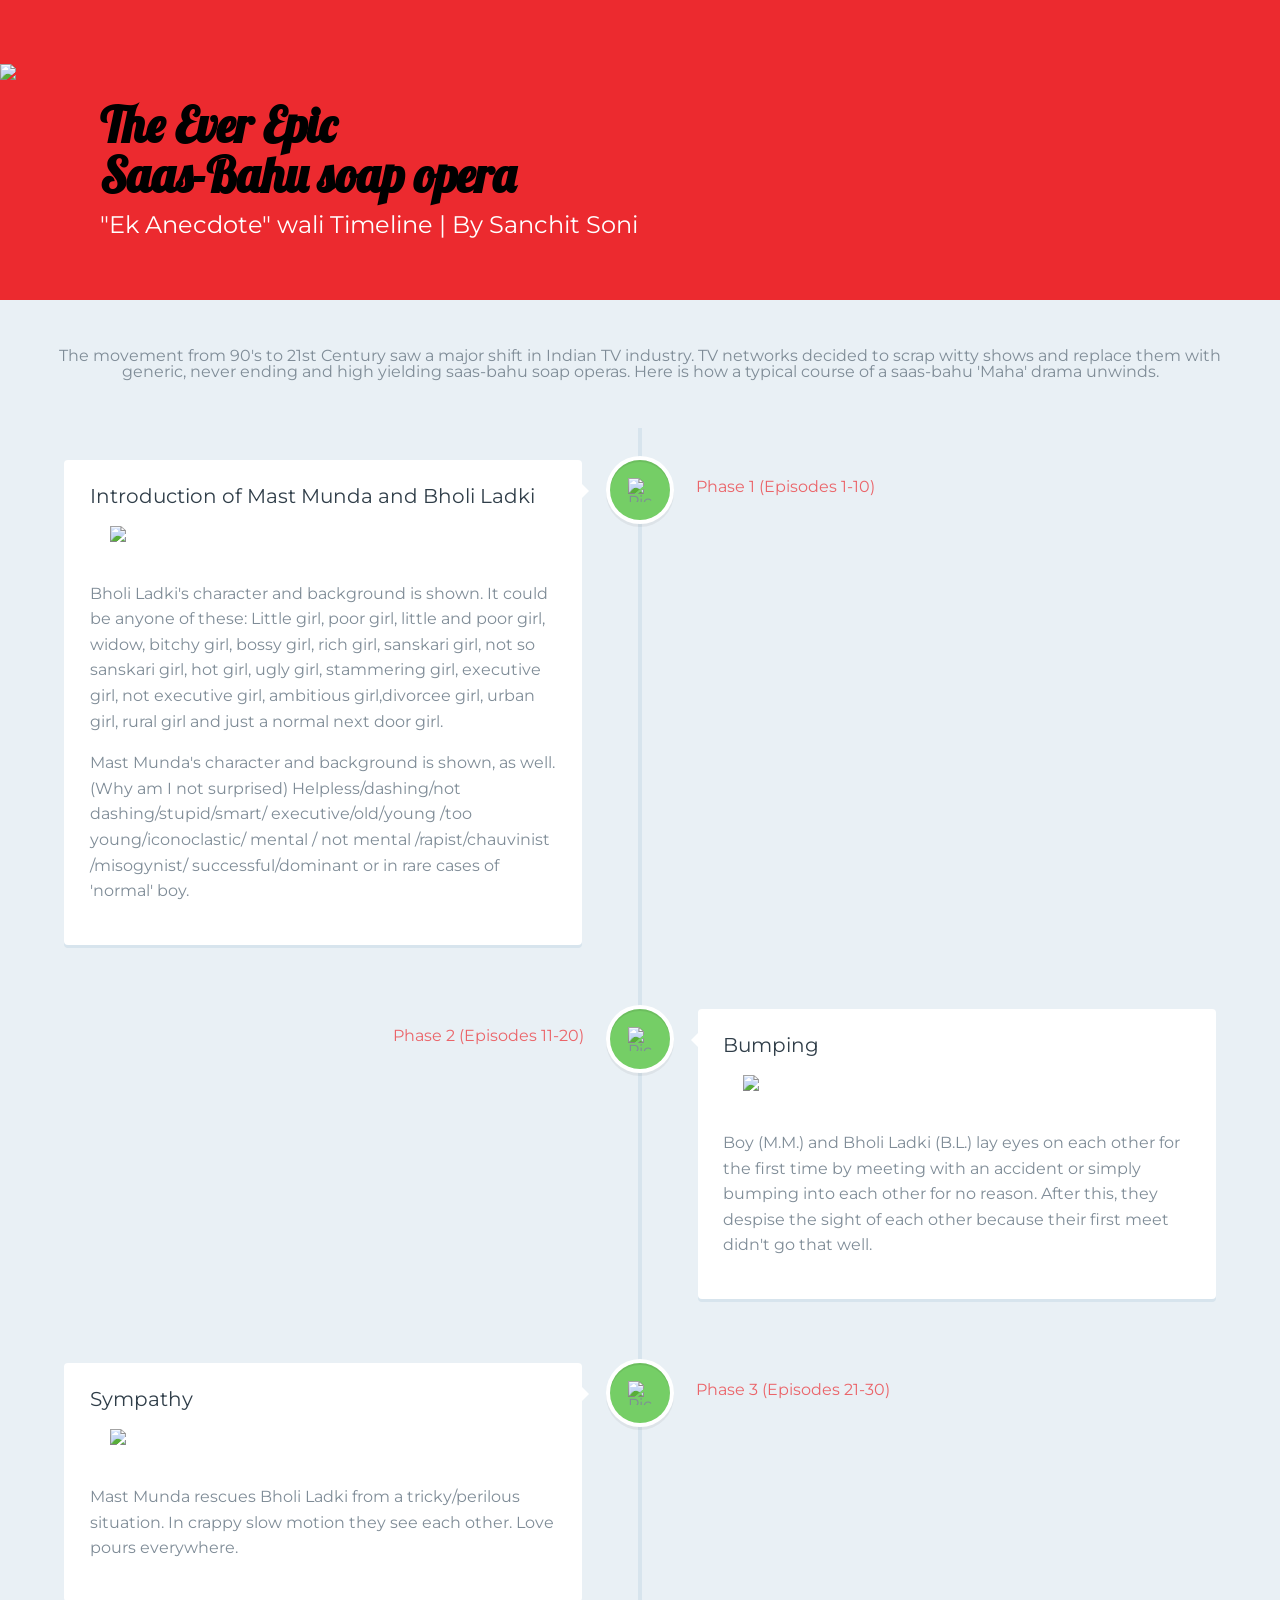
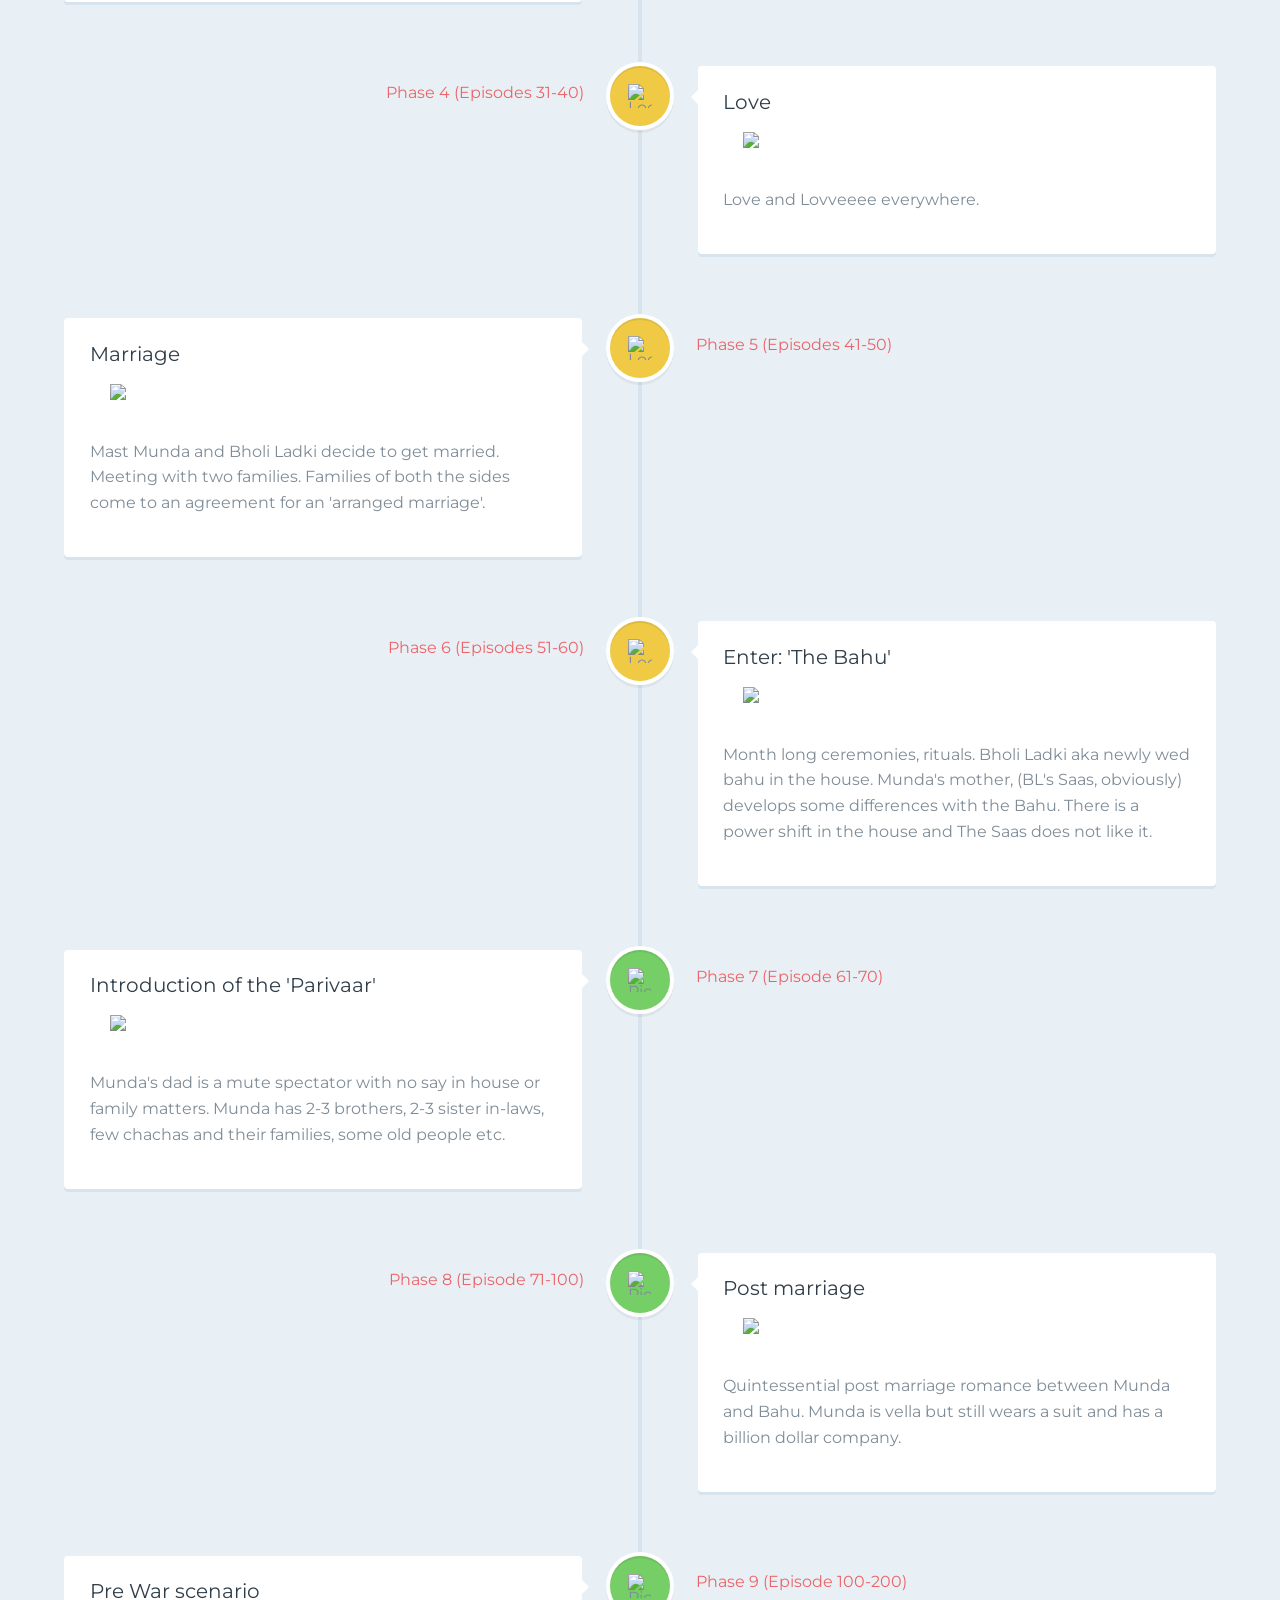
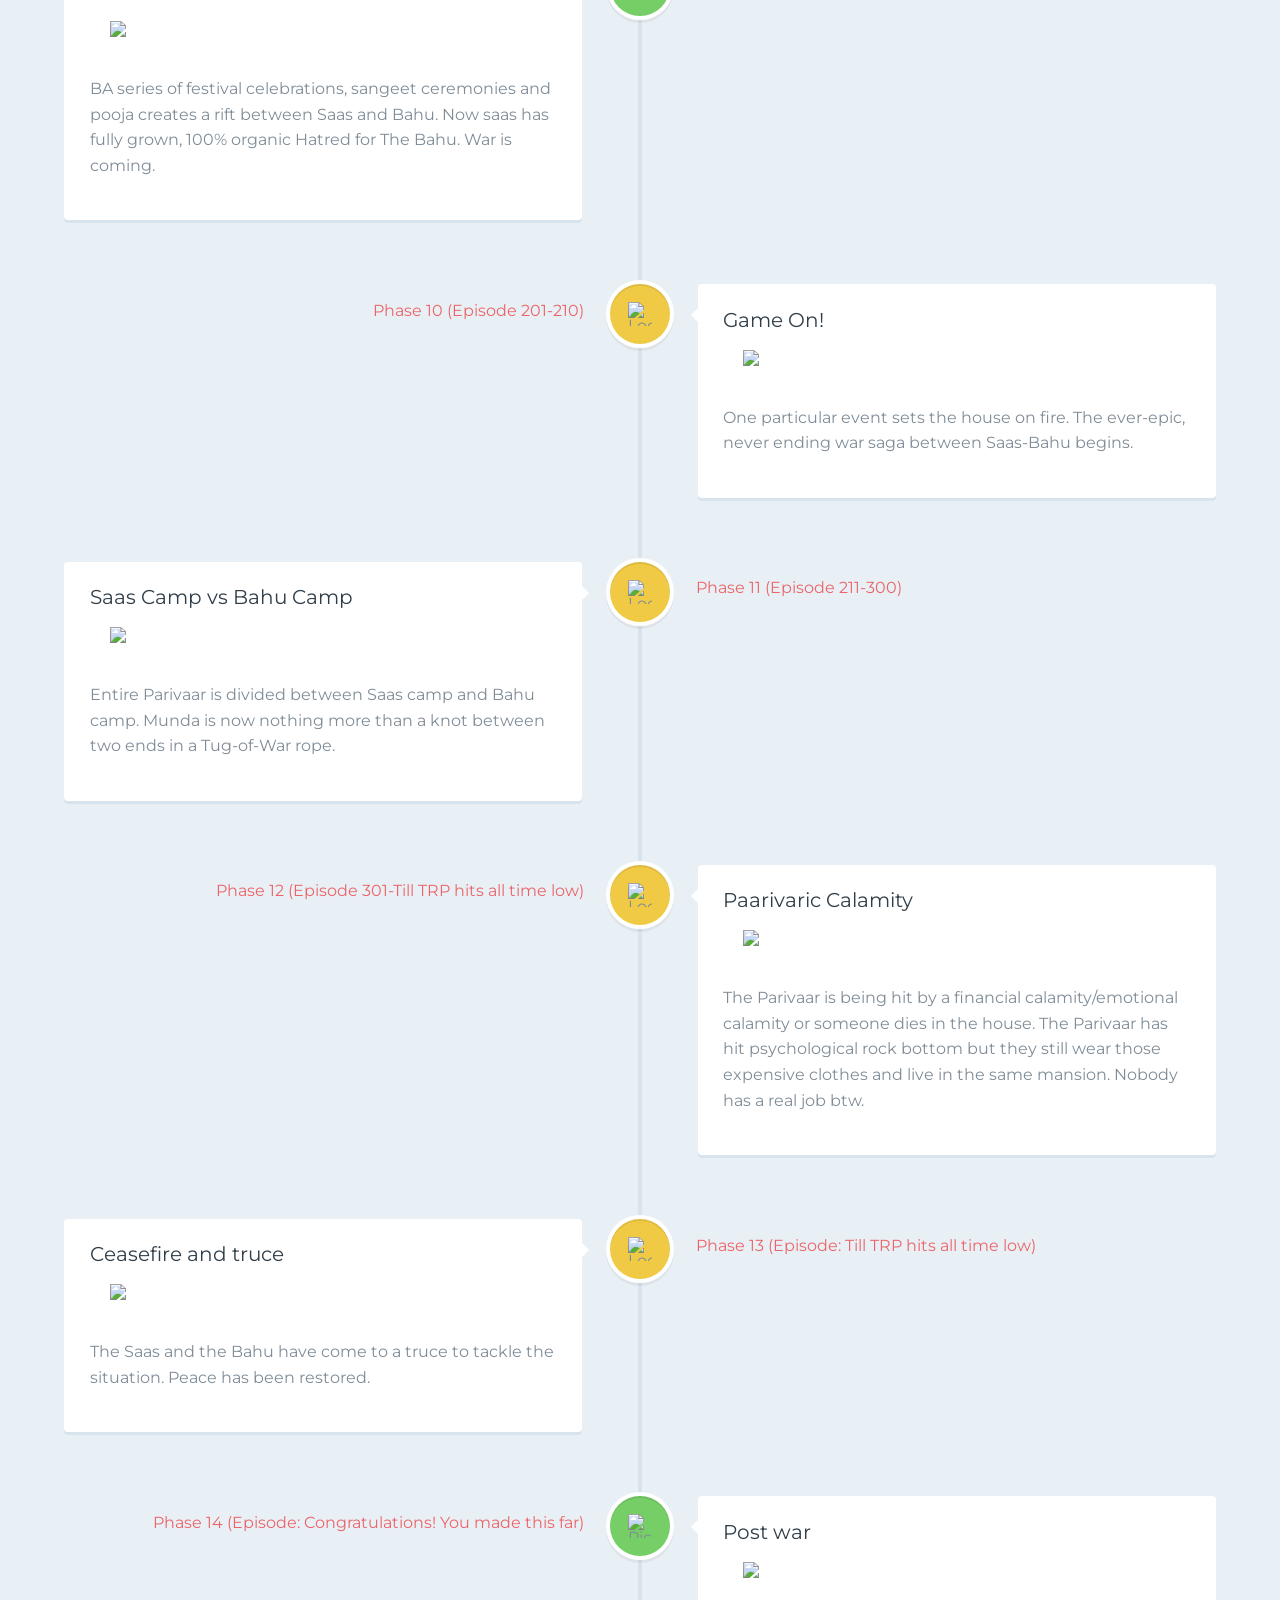
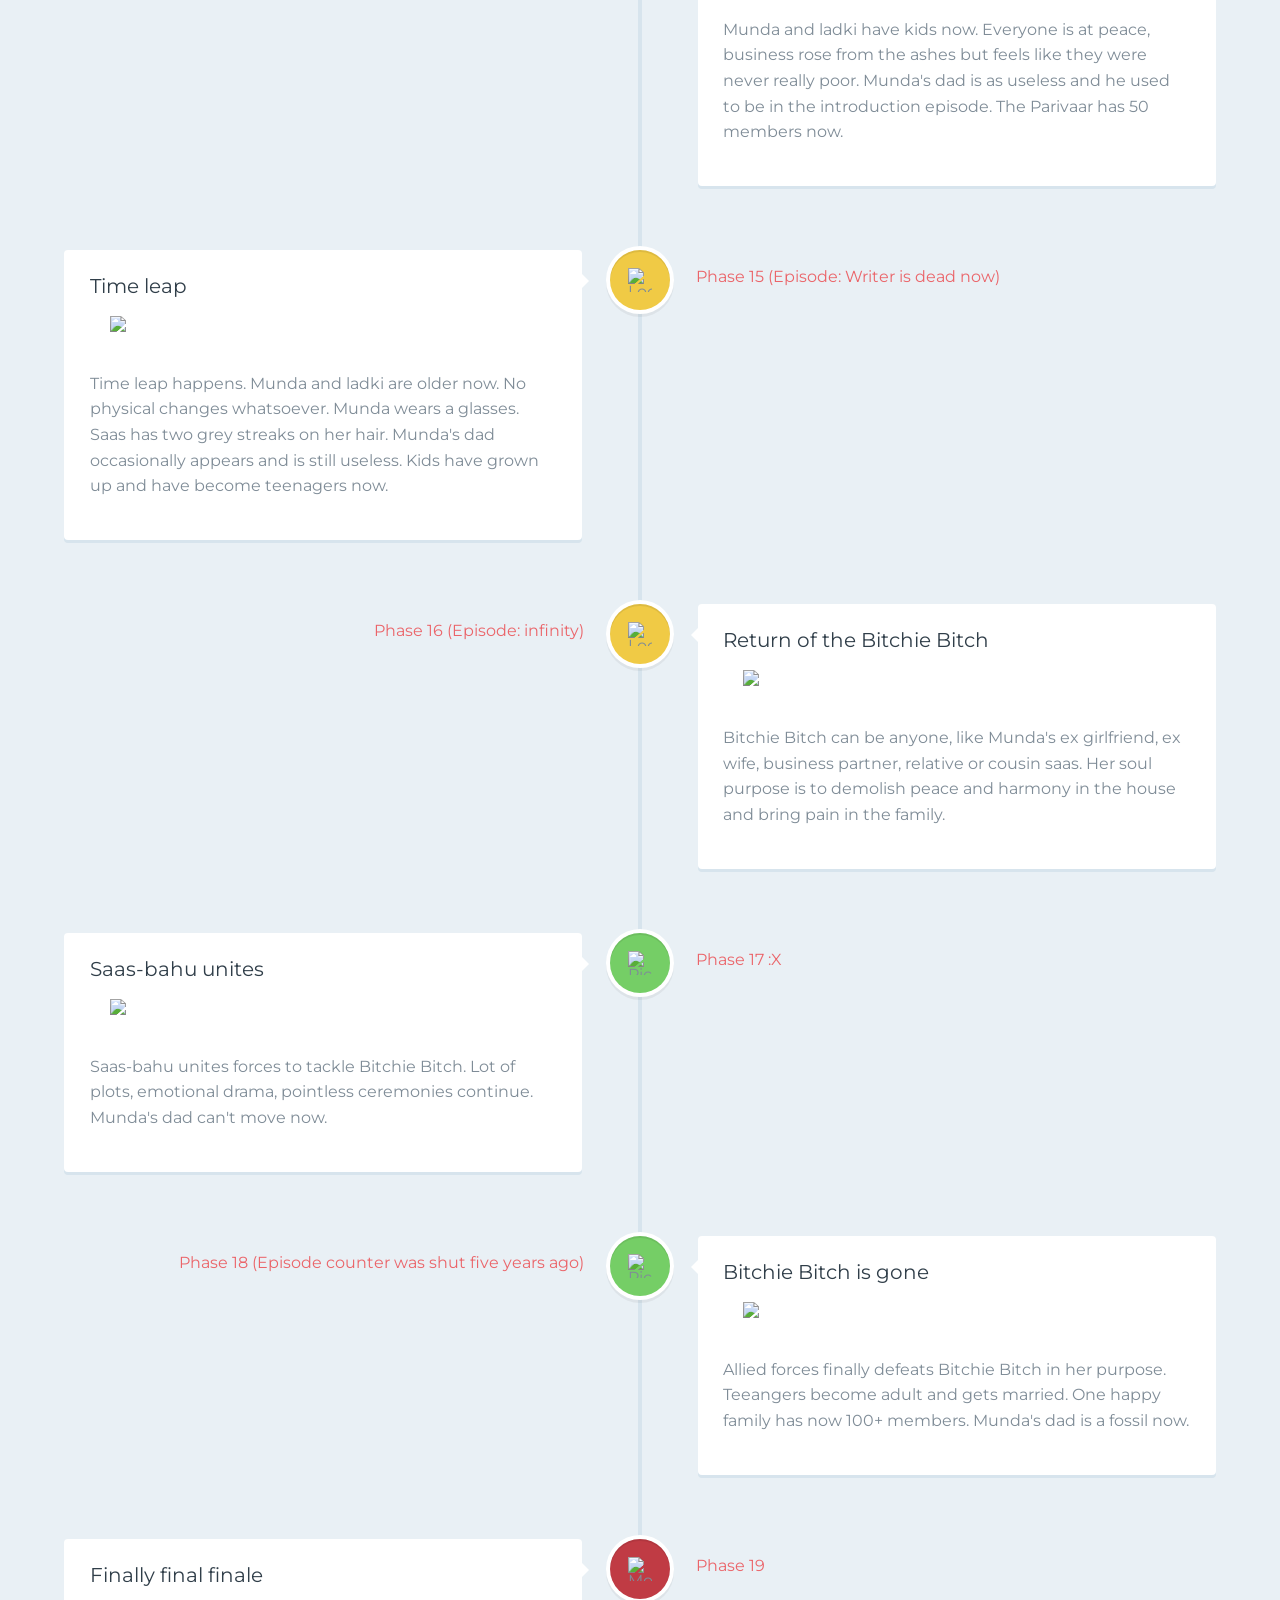
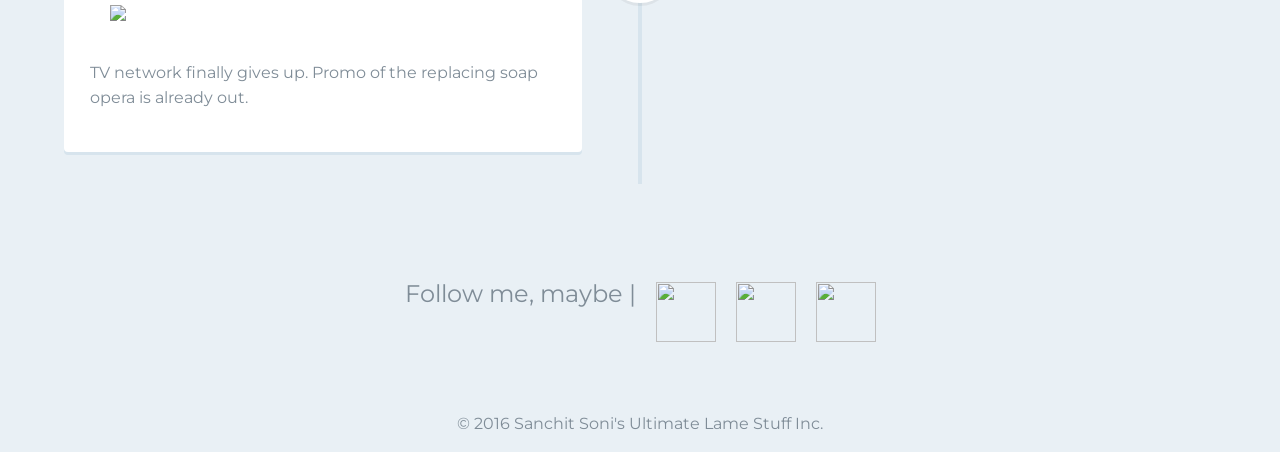
==== commit 15dfd0c1: "header spacing + munda intro going outwards" ====
--- a/index.html
+++ b/index.html
@@ -25,7 +25,7 @@
 <body>
 	
 <header>
-<img src="saas-bahu.svg">	
+<img src="https://chitquizzer.files.wordpress.com/2016/06/saas-bahu.png">	
 <h1>The Ever Epic</h1>
 <h1>Saas-Bahu soap opera</h1>
 <h2>"Ek Anecdote" wali Timeline | By Sanchit Soni</h2>
@@ -56,7 +56,7 @@
 Little girl, poor girl, little and poor girl, widow, bitchy girl, bossy girl, rich girl, sanskari girl, not so sanskari girl, hot girl, ugly girl, stammering girl, executive girl, not executive girl, ambitious girl,divorcee girl, urban girl, rural girl and just a normal next door girl.
 </p>
 <p>Mast Munda&#x27;s character and background is shown, as well.(Why am I not surprised)
-Helpless/dashing/not dashing/stupid/smart/ executive/old/young /too young/iconoclastic/mental /
+Helpless/dashing/not dashing/stupid/smart/ executive/old/young /too young/iconoclastic/ mental /
 not mental /rapist/chauvinist /misogynist/ successful/dominant or in rare cases of &#x27;normal&#x27; boy.
 </p>	
 			
--- a/css/style.css
+++ b/css/style.css
@@ -128,6 +128,31 @@
     font-size: 0.75em;
 	text-align: center;
 	font-size: 0.75rem;
+	clear: both;
+  }
+  header img {
+   max-width: 100%;
+   display: block;
+   height: auto;
+   margin: 0 auto;
+  }
+}
+
+@media only screen and (min-resolution: 192dpi) {
+  header {
+    padding-top: 3em;
+    height: 25em;
+    line-height: 4em;
+  }
+  header h1 {
+    font-size: 6em;
+	text-align: center;
+	clear: both;
+	
+  }
+   header h2 {
+    font-size: 3em;
+	text-align: center;
 	clear: both;
   }
   header img {
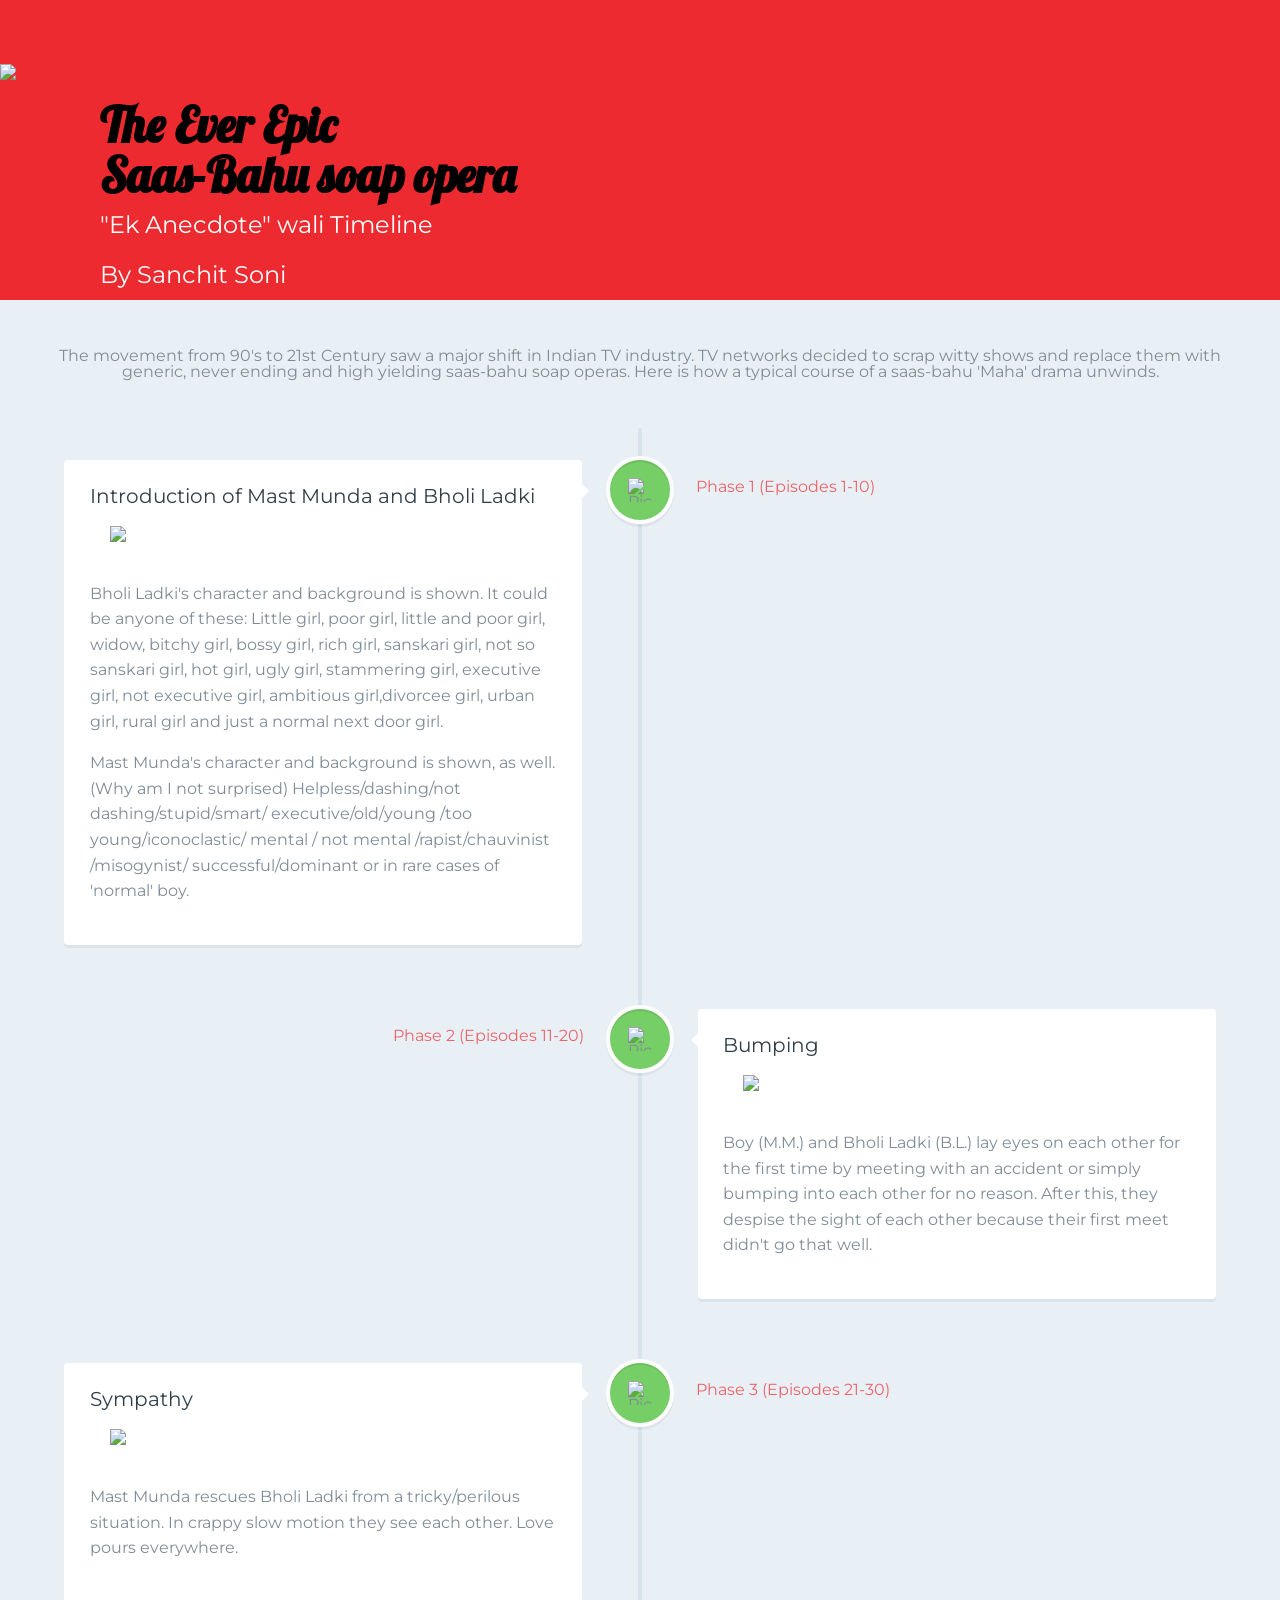
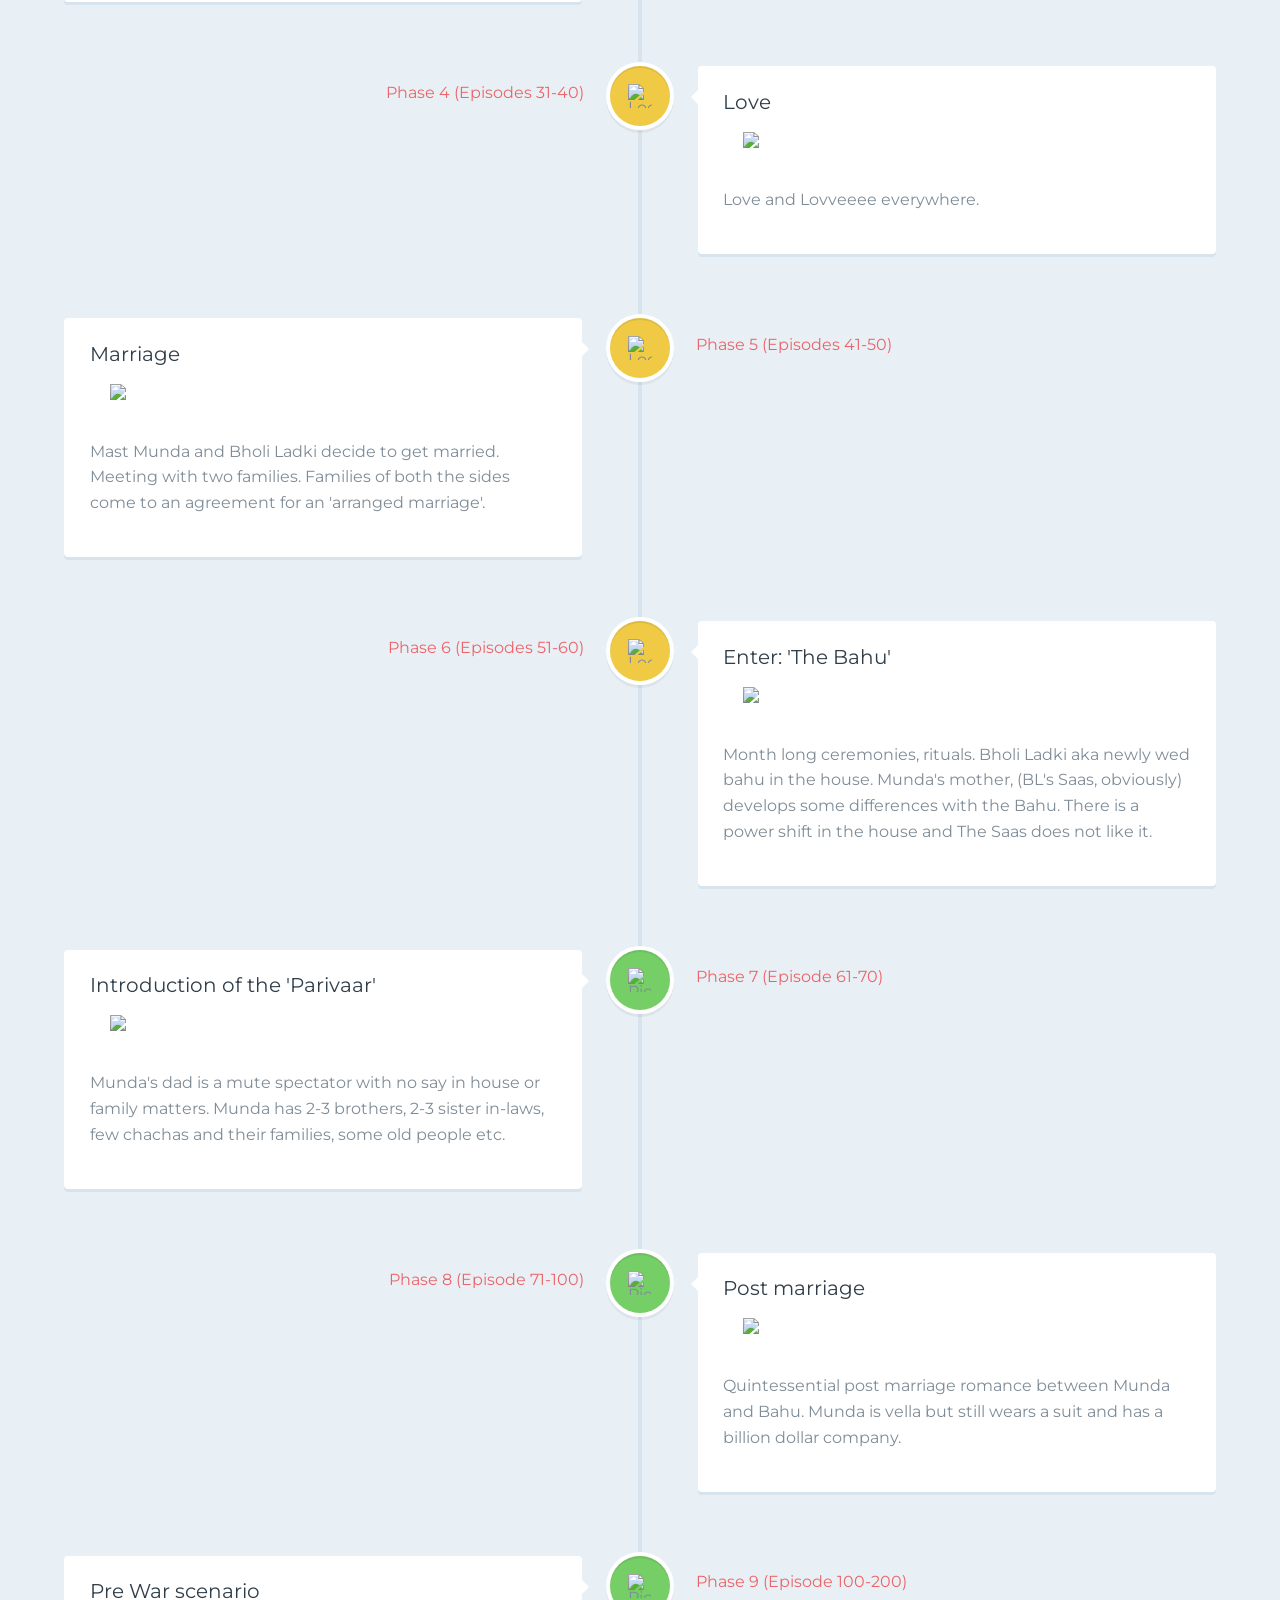
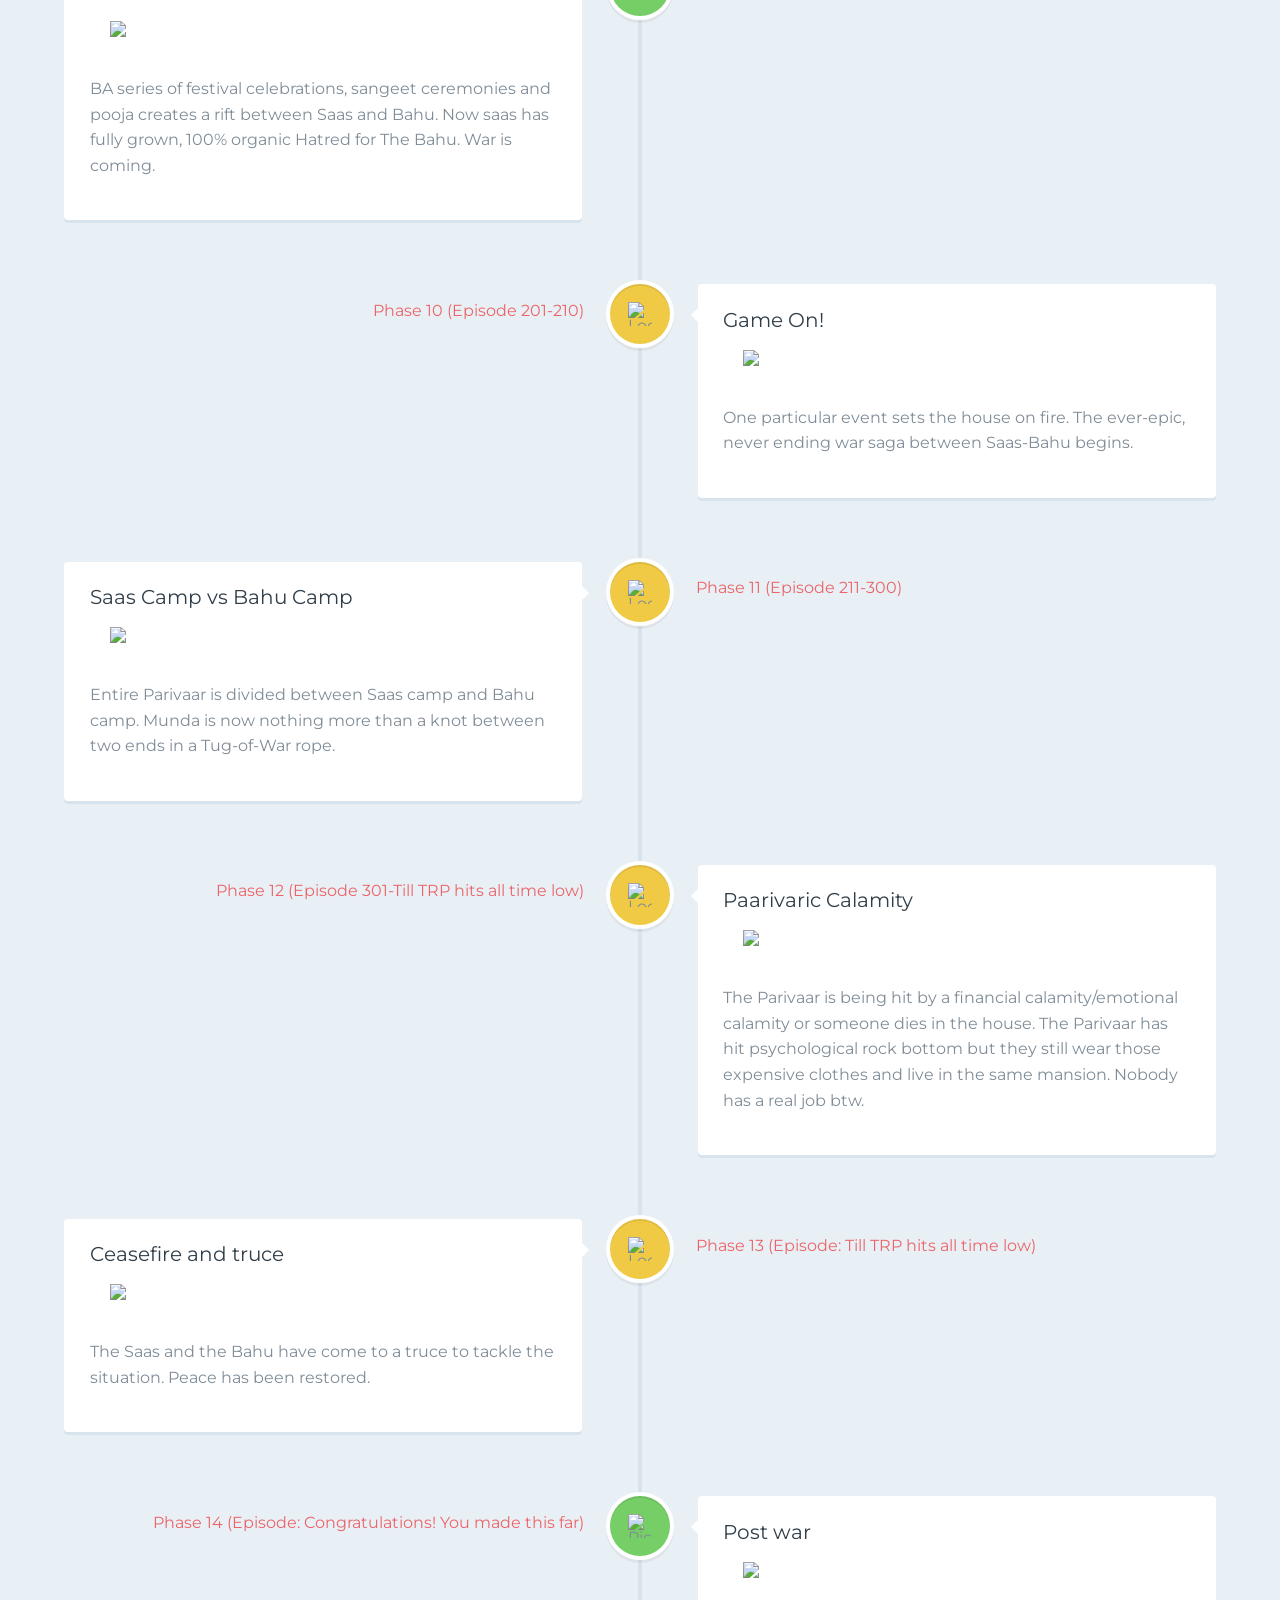
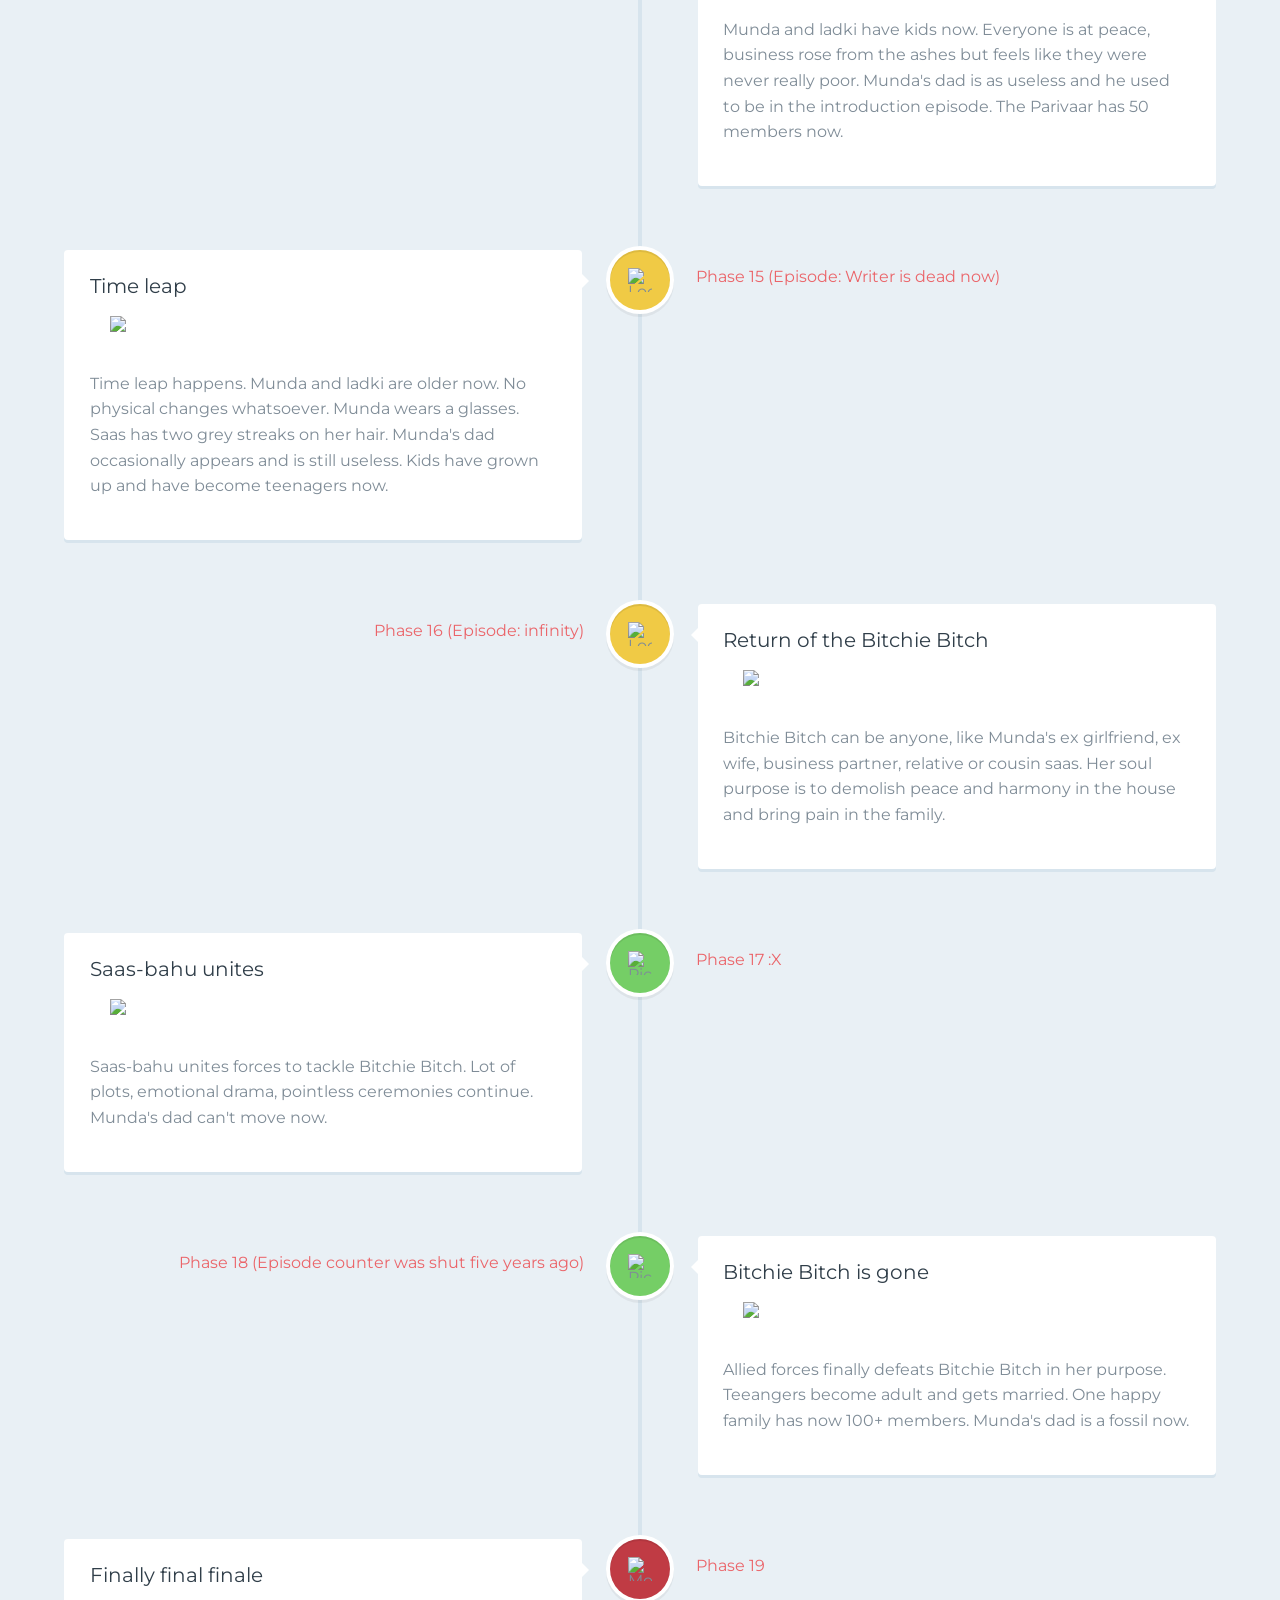
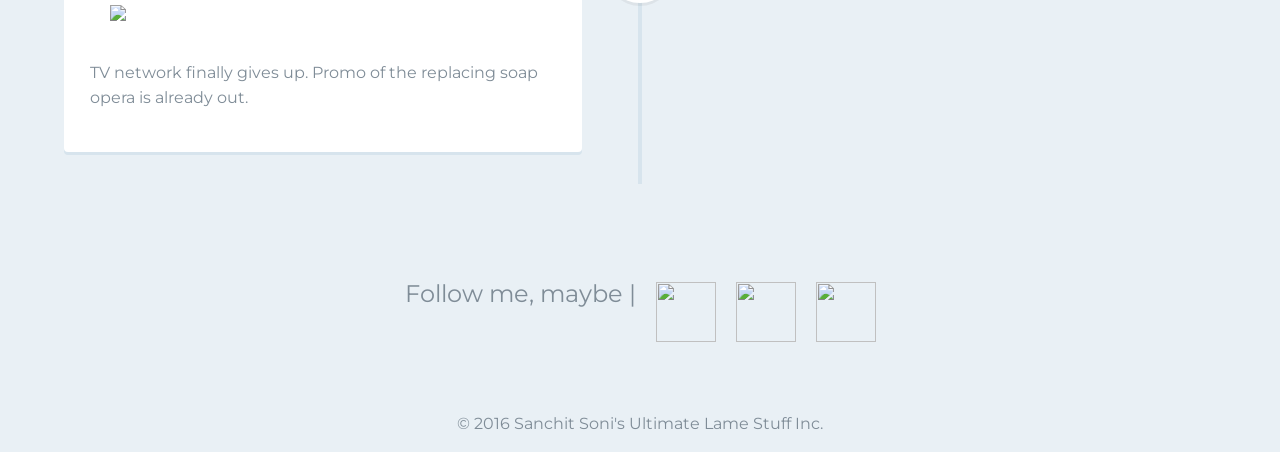
==== commit 8fb6ddcc: "this should work." ====
--- a/index.html
+++ b/index.html
@@ -28,7 +28,8 @@
 <img src="https://chitquizzer.files.wordpress.com/2016/06/saas-bahu.png">	
 <h1>The Ever Epic</h1>
 <h1>Saas-Bahu soap opera</h1>
-<h2>"Ek Anecdote" wali Timeline | By Sanchit Soni</h2>
+<h2>"Ek Anecdote" wali Timeline</h2>
+<h2>By Sanchit Soni</h2>
 
 
 </header>
--- a/css/style.css
+++ b/css/style.css
@@ -137,12 +137,12 @@
    margin: 0 auto;
   }
 }
-
+/* This is surely working for high resolution mobile */
 @media only screen and (min-resolution: 192dpi) {
   header {
     padding-top: 3em;
-    height: 25em;
-    line-height: 4em;
+    height: 42em;
+    line-height: 5.5em;
   }
   header h1 {
     font-size: 6em;
@@ -152,6 +152,8 @@
   }
    header h2 {
     font-size: 3em;
+	padding-left: 2em;
+	padding-right: 2em;
 	text-align: center;
 	clear: both;
   }
